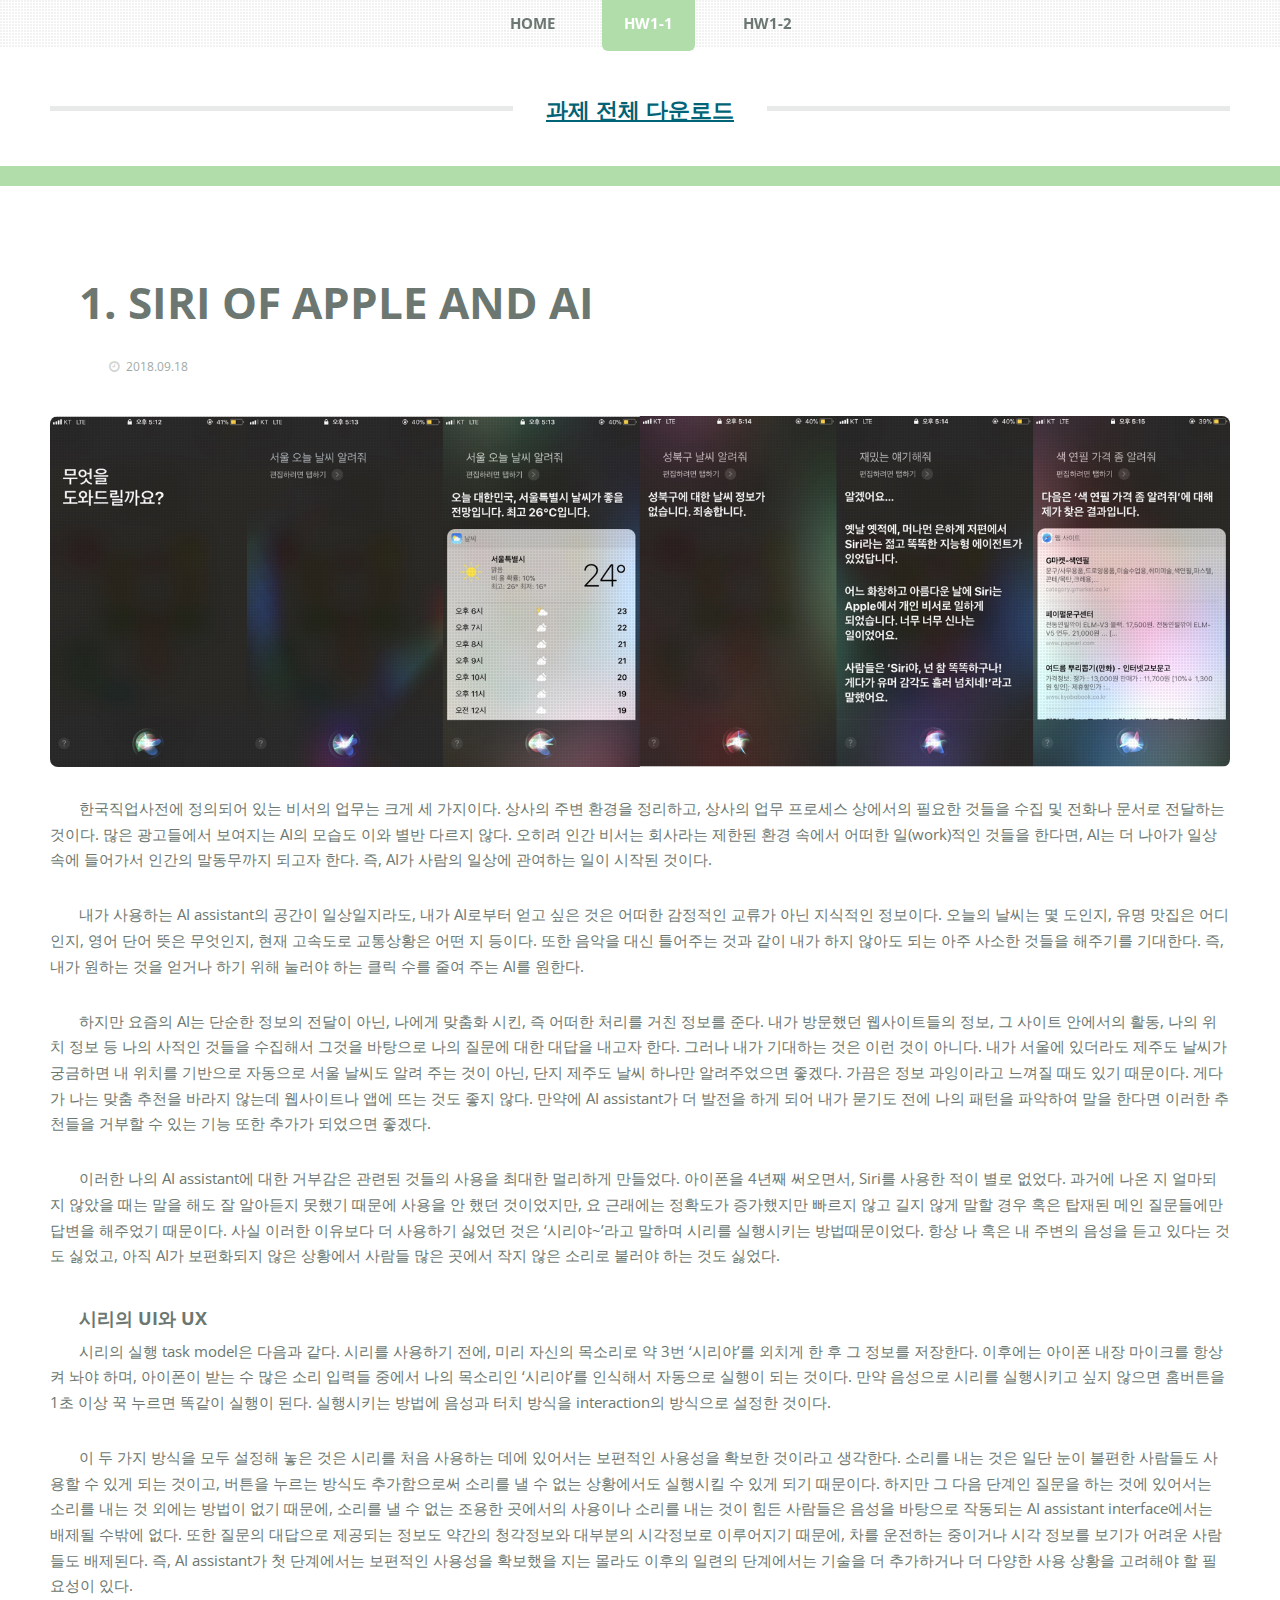
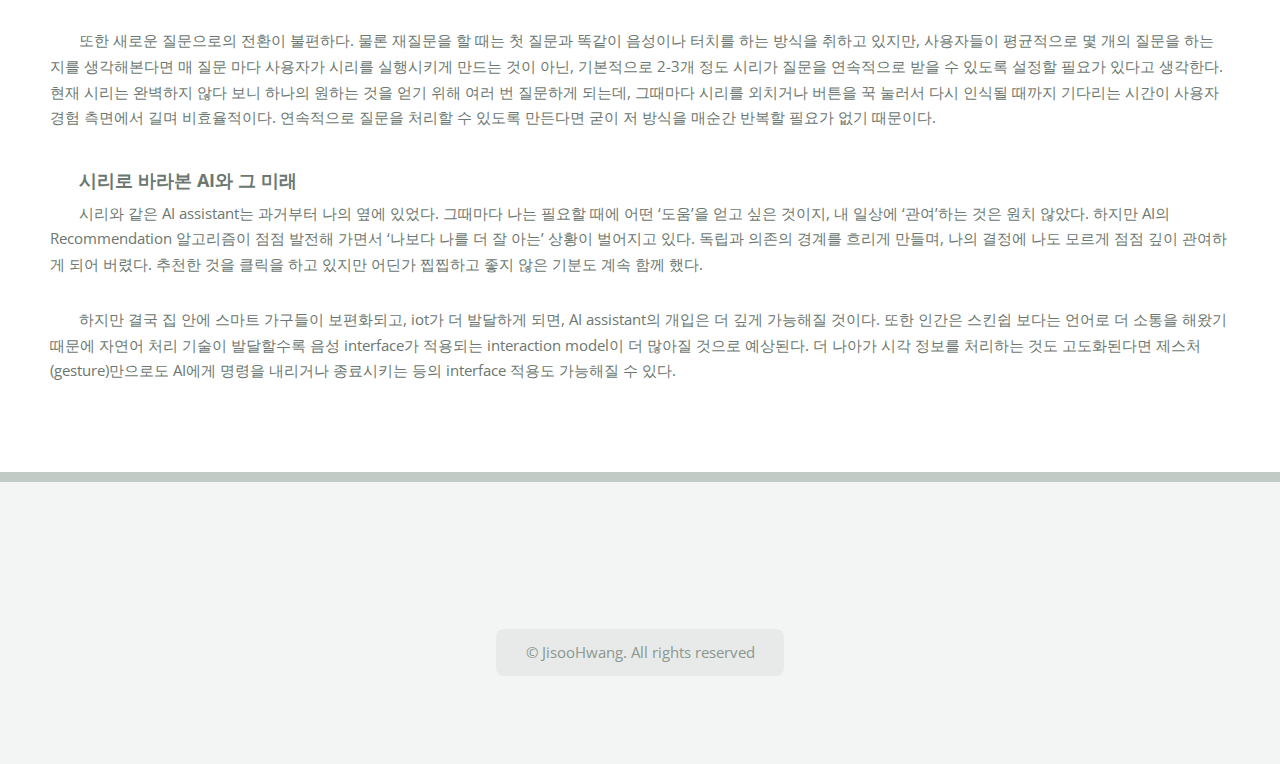
==== hci_hw/hw1_1.html @ dfcb401d "hw1" ====
<!DOCTYPE HTML>
<!--
	TXT by HTML5 UP
	html5up.net | @ajlkn
	Free for personal and commercial use under the CCA 3.0 license (html5up.net/license)
-->
<html>
	<head>
		<title>hw1-1</title>
		<meta charset="utf-8" />
		<meta name="viewport" content="width=device-width, initial-scale=1, user-scalable=no" />
		<link rel="stylesheet" href="assets/css/main.css" />
	</head>
	<body class="is-preload">
		<div id="page-wrapper">

			<header id="header">
				<div class="logo container">
					<div>
						<p><a href="HCI_hw1_JisooHwang.docx" download>과제 전체 다운로드</a></p>
					</div>
				</div>
			</header>

			<!-- Nav -->
			<nav id="nav">
				<ul>
					<li><a href="index.html">Home</a></li>
					<li class="current"><a href="hw1_1.html">hw1-1</a></li>
					<li><a href="hw1_2.html">hw1-2</a></li>
				</ul>
			</nav>

			<!-- Main -->
				<section id="main">
					<div class="container">
						<div class="row">
							<div class="col-12">
								<div class="content">

									<!-- Content -->

										<article class="box page-content">

											<header>
												<h2>1. Siri of Apple and AI</h2>

												<ul class="meta">
													<li class="icon fa-clock-o">2018.09.18</li>
												</ul>
											</header>

											<section>
												<span class="image featured"><img src="images/siri.png" alt="" /></span>
												<p>
												한국직업사전에 정의되어 있는 비서의 업무는 크게 세 가지이다.
												상사의 주변 환경을 정리하고, 상사의 업무 프로세스 상에서의 필요한 것들을 수집 및 전화나 문서로 전달하는 것이다.
												많은 광고들에서 보여지는 AI의 모습도 이와 별반 다르지 않다. 오히려 인간 비서는 회사라는 제한된 환경 속에서 어떠한 일(work)적인 것들을 한다면,
												 AI는 더 나아가 일상 속에 들어가서 인간의 말동무까지 되고자 한다. 즉, AI가 사람의 일상에 관여하는 일이 시작된 것이다.
												</p>
												<p>
												내가 사용하는 AI assistant의 공간이 일상일지라도, 내가 AI로부터 얻고 싶은 것은 어떠한 감정적인 교류가 아닌 지식적인 정보이다.
												오늘의 날씨는 몇 도인지, 유명 맛집은 어디인지, 영어 단어 뜻은 무엇인지, 현재 고속도로 교통상황은 어떤 지 등이다.
												또한 음악을 대신 틀어주는 것과 같이 내가 하지 않아도 되는 아주 사소한 것들을 해주기를 기대한다.
												즉, 내가 원하는 것을 얻거나 하기 위해 눌러야 하는 클릭 수를 줄여 주는 AI를 원한다.
												</p>
												<p>
												하지만 요즘의 AI는 단순한 정보의 전달이 아닌, 나에게 맞춤화 시킨, 즉 어떠한 처리를 거친 정보를 준다.
												내가 방문했던 웹사이트들의 정보, 그 사이트 안에서의 활동, 나의 위치 정보 등 나의 사적인 것들을 수집해서 그것을 바탕으로 나의 질문에 대한 대답을 내고자 한다.
												그러나 내가 기대하는 것은 이런 것이 아니다. 내가 서울에 있더라도 제주도 날씨가 궁금하면 내 위치를 기반으로 자동으로 서울 날씨도 알려 주는 것이 아닌,
												단지 제주도 날씨 하나만 알려주었으면 좋겠다. 가끔은 정보 과잉이라고 느껴질 때도 있기 때문이다.
												게다가 나는 맞춤 추천을 바라지 않는데 웹사이트나 앱에 뜨는 것도 좋지 않다. 만약에 AI assistant가 더 발전을 하게 되어 내가 묻기도 전에 나의 패턴을 파악하여
												말을 한다면 이러한 추천들을 거부할 수 있는 기능 또한 추가가 되었으면 좋겠다.
												</p>
												<p>
												이러한 나의 AI assistant에 대한 거부감은 관련된 것들의 사용을 최대한 멀리하게 만들었다.
												아이폰을 4년째 써오면서, Siri를 사용한 적이 별로 없었다. 과거에 나온 지 얼마되지 않았을 때는 말을 해도 잘 알아듣지 못했기 때문에
												사용을 안 했던 것이었지만, 요 근래에는 정확도가 증가했지만 빠르지 않고 길지 않게 말할 경우 혹은 탑재된 메인 질문들에만 답변을 해주었기 때문이다.
												사실 이러한 이유보다 더 사용하기 싫었던 것은 ‘시리야~’라고 말하며 시리를 실행시키는 방법때문이었다.
												항상 나 혹은 내 주변의 음성을 듣고 있다는 것도 싫었고, 아직 AI가 보편화되지 않은 상황에서 사람들 많은 곳에서
												작지 않은 소리로 불러야 하는 것도 싫었다.
												</p>
											</section>

											<section>
												<h3>시리의 UI와 UX</h3>
												<p>
													시리의 실행 task model은 다음과 같다. 시리를 사용하기 전에, 미리 자신의 목소리로 약 3번 ‘시리야’를 외치게 한 후 그 정보를 저장한다.
													이후에는 아이폰 내장 마이크를 항상 켜 놔야 하며, 아이폰이 받는 수 많은 소리 입력들 중에서 나의 목소리인 ‘시리야’를 인식해서
													자동으로 실행이 되는 것이다. 만약 음성으로 시리를 실행시키고 싶지 않으면 홈버튼을 1초 이상 꾹 누르면 똑같이 실행이 된다.
													 실행시키는 방법에 음성과 터치 방식을 interaction의 방식으로 설정한 것이다.
												</p>
												<p>
												이 두 가지 방식을 모두 설정해 놓은 것은 시리를 처음 사용하는 데에 있어서는 보편적인 사용성을 확보한 것이라고 생각한다.
												소리를 내는 것은 일단 눈이 불편한 사람들도 사용할 수 있게 되는 것이고, 버튼을 누르는 방식도 추가함으로써
												소리를 낼 수 없는 상황에서도 실행시킬 수 있게 되기 때문이다. 하지만 그 다음 단계인 질문을 하는 것에 있어서는 소리를 내는 것 외에는 방법이 없기 때문에,
												 소리를 낼 수 없는 조용한 곳에서의 사용이나 소리를 내는 것이 힘든 사람들은 음성을 바탕으로 작동되는 AI assistant interface에서는 배제될 수밖에 없다.
												 또한 질문의 대답으로 제공되는 정보도 약간의 청각정보와 대부분의 시각정보로 이루어지기 때문에, 차를 운전하는 중이거나 시각 정보를 보기가 어려운 사람들도 배제된다.
												 즉, AI assistant가 첫 단계에서는 보편적인 사용성을 확보했을 지는 몰라도 이후의 일련의 단계에서는 기술을 더 추가하거나 더 다양한 사용 상황을 고려해야 할 필요성이 있다.
												</p>
												<p>
												또한 새로운 질문으로의 전환이 불편하다. 물론 재질문을 할 때는 첫 질문과 똑같이 음성이나 터치를 하는 방식을 취하고 있지만,
												사용자들이 평균적으로 몇 개의 질문을 하는 지를 생각해본다면 매 질문 마다 사용자가 시리를 실행시키게 만드는 것이 아닌,
												기본적으로 2-3개 정도 시리가 질문을 연속적으로 받을 수 있도록 설정할 필요가 있다고 생각한다.
												현재 시리는 완벽하지 않다 보니 하나의 원하는 것을 얻기 위해 여러 번 질문하게 되는데,
												그때마다 시리를 외치거나 버튼을 꾹 눌러서 다시 인식될 때까지 기다리는 시간이 사용자 경험 측면에서 길며 비효율적이다.
												연속적으로 질문을 처리할 수 있도록 만든다면 굳이 저 방식을 매순간 반복할 필요가 없기 때문이다.
												</p>
											</section>

											<section>
												<h3>시리로 바라본 AI와 그 미래</h3>
												<p>
												시리와 같은 AI assistant는 과거부터 나의 옆에 있었다. 그때마다 나는 필요할 때에 어떤 ‘도움’을 얻고 싶은 것이지, 내 일상에 ‘관여’하는 것은 원치 않았다.
												하지만 AI의 Recommendation 알고리즘이 점점 발전해 가면서 ‘나보다 나를 더 잘 아는’ 상황이 벌어지고 있다. 독립과 의존의 경계를 흐리게 만들며,
												나의 결정에 나도 모르게 점점 깊이 관여하게 되어 버렸다. 추천한 것을 클릭을 하고 있지만 어딘가 찝찝하고 좋지 않은 기분도 계속 함께 했다.
												</p>
												<p>
												하지만 결국 집 안에 스마트 가구들이 보편화되고, iot가 더 발달하게 되면, AI assistant의 개입은 더 깊게 가능해질 것이다.
												 또한 인간은 스킨쉽 보다는 언어로 더 소통을 해왔기 때문에 자연어 처리 기술이 발달할수록 음성 interface가 적용되는 interaction model이 더 많아질 것으로 예상된다.
												 더 나아가 시각 정보를 처리하는 것도 고도화된다면 제스처(gesture)만으로도 AI에게 명령을 내리거나 종료시키는 등의 interface 적용도 가능해질 수 있다.
												</p>
											</section>

										</article>

								</div>
							</div>

						</div>
					</div>
				</section>

			<!-- Footer -->
				<footer id="footer">
					<div class="container">


						<!-- Copyright -->
							<div id="copyright">
								<ul class="menu">
									<li>&copy; JisooHwang. All rights reserved</li>
							</div>

					</div>
				</footer>

		</div>

		<!-- Scripts -->
			<script src="assets/js/jquery.min.js"></script>
			<script src="assets/js/jquery.dropotron.min.js"></script>
			<script src="assets/js/jquery.scrolly.min.js"></script>
			<script src="assets/js/browser.min.js"></script>
			<script src="assets/js/breakpoints.min.js"></script>
			<script src="assets/js/util.js"></script>
			<script src="assets/js/main.js"></script>

	</body>
</html>
---- hci_hw/assets/css/main.css ----
@import url("font-awesome.min.css");
@import url("https://fonts.googleapis.com/css?family=Open+Sans:400,400italic,700,700italic|Open+Sans+Condensed:700");

/*
	TXT by HTML5 UP
	html5up.net | @ajlkn
	Free for personal and commercial use under the CCA 3.0 license (html5up.net/license)
*/

html, body, div, span, applet, object,
iframe, h1, h2, h3, h4, h5, h6, p, blockquote,
pre, a, abbr, acronym, address, big, cite,
code, del, dfn, em, img, ins, kbd, q, s, samp,
small, strike, strong, sub, sup, tt, var, b,
u, i, center, dl, dt, dd, ol, ul, li, fieldset,
form, label, legend, table, caption, tbody,
tfoot, thead, tr, th, td, article, aside,
canvas, details, embed, figure, figcaption,
footer, header, hgroup, menu, nav, output, ruby,
section, summary, time, mark, audio, video {
	margin: 0;
	padding: 0;
	border: 0;
	font-size: 100%;
	font: inherit;
	vertical-align: baseline;}

article, aside, details, figcaption, figure,
footer, header, hgroup, menu, nav, section {
	display: block;}

body {
	line-height: 1;
}

ol, ul {
	list-style: none;
}

blockquote, q {
	quotes: none;
}

	blockquote:before, blockquote:after, q:before, q:after {
		content: '';
		content: none;
	}

table {
	border-collapse: collapse;
	border-spacing: 0;
}

body {
	-webkit-text-size-adjust: none;
}

mark {
	background-color: transparent;
	color: inherit;
}

input::-moz-focus-inner {
	border: 0;
	padding: 0;
}

input, select, textarea {
	-moz-appearance: none;
	-webkit-appearance: none;
	-ms-appearance: none;
	appearance: none;
}

/* Basic */

	html {
		box-sizing: border-box;
	}

	*, *:before, *:after {
		box-sizing: inherit;
	}

	body {
		background: #f2f5f3;
	}

		body.is-preload *, body.is-preload *:before, body.is-preload *:after {
			-moz-animation: none !important;
			-webkit-animation: none !important;
			-ms-animation: none !important;
			animation: none !important;
			-moz-transition: none !important;
			-webkit-transition: none !important;
			-ms-transition: none !important;
			transition: none !important;
		}

	body, input, textarea, select {
		font-family: 'Open Sans', sans-serif;
		font-weight: 400;
		color: #6b7770;
		font-size: 13pt;
		line-height: 2em;
	}

	h1, h2, h3, h4, h5, h6 {
		font-family: 'Open Sans Condensed', sans-serif;
		font-weight: 700;
		text-transform: uppercase;
		color: #6b7770;
		margin: 0 0 0.5em 0;
		line-height: 1.3;
	}

	h1 a, h2 a, h3 a, h4 a, h5 a, h6 a {
		text-decoration: none;
		color: inherit;
	}

	h2 {
		font-size: 1.65em;
	}

		h2.major {
			position: relative;
			border-top: solid 5px #e7eae8;
			font-size: 1.65em;
			text-align: center;
			margin: 0 0 3em 0;
			top: 0.775em;
		}

			h2.major span {
				background: #fff;
				position: relative;
				display: inline-block;
				top: -0.775em;
				padding: 0 1.25em 0 1.25em;
			}

	h3, h4 {
		font-size: 1.25em;
	}

	a {
		color: #006376;
		text-decoration: underline;
	}

		a:hover {
			text-decoration: none;
		}

	b, strong {
		font-weight: 700;
		color: #6b7770;
	}

	i, em {
		font-style: italic;
	}

	br.clear {
		clear: both;
	}

	sub {
		position: relative;
		top: 0.5em;
		font-size: 0.8em;
	}

	sup {
		position: relative;
		top: -0.5em;
		font-size: 0.8em;
	}

	hr {
		border: 0;
		border-top: solid 2px #E7EAE8;
		margin: 0 0 3em 0;
	}

	blockquote {
		border-left: solid 5px #E7EAE8;
		padding: 1em 0 1em 1.5em;
		font-style: italic;
	}

	p, ul, ol, dl, table {
		margin-bottom: 2em;
	}

/* Section/Article */

	section, article {
		margin-bottom: 2.5em;
		text-indent: 2em;
	}

		section > :last-child, section:last-child, article > :last-child, article:last-child {
			margin-bottom: 0;
		}

	header > p {
		display: block;
		font-family: 'Open Sans Condensed', sans-serif;
		font-weight: 700;
		text-transform: uppercase;
		color: #c1cac5;
	}

/* Container */

	.container {
		margin: 0 auto;
		max-width: 100%;
		width: 64em;
	}

		@media screen and (max-width: 1680px) {

			.container {
				width: 75em;
			}

		}

		@media screen and (max-width: 1280px) {

			.container {
				width: calc(100% - 100px);
			}

		}

		@media screen and (max-width: 980px) {

			.container {
				width: calc(100% - 100px);
			}

		}

		@media screen and (max-width: 736px) {

			.container {
				width: calc(100% - 40px);
			}

		}

		@media screen and (max-width: 360px) {

			.container {
				width: calc(100% - 30px);
			}

		}

/* Row */

	.row {
		display: flex;
		flex-wrap: wrap;
		box-sizing: border-box;
		align-items: stretch;
	}

		.row > * {
			box-sizing: border-box;
		}

		.row.gtr-uniform > * > :last-child {
			margin-bottom: 0;
		}

		.row.aln-left {
			justify-content: flex-start;
		}

		.row.aln-center {
			justify-content: center;
		}

		.row.aln-right {
			justify-content: flex-end;
		}

		.row.aln-top {
			align-items: flex-start;
		}

		.row.aln-middle {
			align-items: center;
		}

		.row.aln-bottom {
			align-items: flex-end;
		}

		.row > .imp {
			order: -1;
		}

		.row > .col-1 {
			width: 8.3333333333%;
		}

		.row > .off-1 {
			margin-left: 8.3333333333%;
		}

		.row > .col-2 {
			width: 16.6666666667%;
		}

		.row > .off-2 {
			margin-left: 16.6666666667%;
		}

		.row > .col-3 {
			width: 25%;
		}

		.row > .off-3 {
			margin-left: 25%;
		}

		.row > .col-4 {
			width: 33.3333333333%;
		}

		.row > .off-4 {
			margin-left: 33.3333333333%;
		}

		.row > .col-5 {
			width: 41.6666666667%;
		}

		.row > .off-5 {
			margin-left: 41.6666666667%;
		}

		.row > .col-6 {
			width: 50%;
		}

		.row > .off-6 {
			margin-left: 50%;
		}

		.row > .col-7 {
			width: 58.3333333333%;
		}

		.row > .off-7 {
			margin-left: 58.3333333333%;
		}

		.row > .col-8 {
			width: 66.6666666667%;
		}

		.row > .off-8 {
			margin-left: 66.6666666667%;
		}

		.row > .col-9 {
			width: 75%;
		}

		.row > .off-9 {
			margin-left: 75%;
		}

		.row > .col-10 {
			width: 83.3333333333%;
		}

		.row > .off-10 {
			margin-left: 83.3333333333%;
		}

		.row > .col-11 {
			width: 91.6666666667%;
		}

		.row > .off-11 {
			margin-left: 91.6666666667%;
		}

		.row > .col-12 {
			width: 100%;
		}

		.row > .off-12 {
			margin-left: 100%;
		}

		.row.gtr-0 {
			margin-top: 0px;
			margin-left: 0px;
		}

			.row.gtr-0 > * {
				padding: 0px 0 0 0px;
			}

			.row.gtr-0.gtr-uniform {
				margin-top: 0px;
			}

				.row.gtr-0.gtr-uniform > * {
					padding-top: 0px;
				}

		.row.gtr-25 {
			margin-top: -12.5px;
			margin-left: -12.5px;
		}

			.row.gtr-25 > * {
				padding: 12.5px 0 0 12.5px;
			}

			.row.gtr-25.gtr-uniform {
				margin-top: -12.5px;
			}

				.row.gtr-25.gtr-uniform > * {
					padding-top: 12.5px;
				}

		.row.gtr-50 {
			margin-top: -25px;
			margin-left: -25px;
		}

			.row.gtr-50 > * {
				padding: 25px 0 0 25px;
			}

			.row.gtr-50.gtr-uniform {
				margin-top: -25px;
			}

				.row.gtr-50.gtr-uniform > * {
					padding-top: 25px;
				}

		.row {
			margin-top: -50px;
			margin-left: -50px;
		}

			.row > * {
				padding: 50px 0 0 50px;
			}

			.row.gtr-uniform {
				margin-top: -50px;
			}

				.row.gtr-uniform > * {
					padding-top: 50px;
				}

		.row.gtr-150 {
			margin-top: -75px;
			margin-left: -75px;
		}

			.row.gtr-150 > * {
				padding: 75px 0 0 75px;
			}

			.row.gtr-150.gtr-uniform {
				margin-top: -75px;
			}

				.row.gtr-150.gtr-uniform > * {
					padding-top: 75px;
				}

		.row.gtr-200 {
			margin-top: -100px;
			margin-left: -100px;
		}

			.row.gtr-200 > * {
				padding: 100px 0 0 100px;
			}

			.row.gtr-200.gtr-uniform {
				margin-top: -100px;
			}

				.row.gtr-200.gtr-uniform > * {
					padding-top: 100px;
				}

		@media screen and (max-width: 1680px) {

			.row {
				display: flex;
				flex-wrap: wrap;
				box-sizing: border-box;
				align-items: stretch;
			}

				.row > * {
					box-sizing: border-box;
				}

				.row.gtr-uniform > * > :last-child {
					margin-bottom: 0;
				}

				.row.aln-left {
					justify-content: flex-start;
				}

				.row.aln-center {
					justify-content: center;
				}

				.row.aln-right {
					justify-content: flex-end;
				}

				.row.aln-top {
					align-items: flex-start;
				}

				.row.aln-middle {
					align-items: center;
				}

				.row.aln-bottom {
					align-items: flex-end;
				}

				.row > .imp-xlarge {
					order: -1;
				}

				.row > .col-1-xlarge {
					width: 8.3333333333%;
				}

				.row > .off-1-xlarge {
					margin-left: 8.3333333333%;
				}

				.row > .col-2-xlarge {
					width: 16.6666666667%;
				}

				.row > .off-2-xlarge {
					margin-left: 16.6666666667%;
				}

				.row > .col-3-xlarge {
					width: 25%;
				}

				.row > .off-3-xlarge {
					margin-left: 25%;
				}

				.row > .col-4-xlarge {
					width: 33.3333333333%;
				}

				.row > .off-4-xlarge {
					margin-left: 33.3333333333%;
				}

				.row > .col-5-xlarge {
					width: 41.6666666667%;
				}

				.row > .off-5-xlarge {
					margin-left: 41.6666666667%;
				}

				.row > .col-6-xlarge {
					width: 50%;
				}

				.row > .off-6-xlarge {
					margin-left: 50%;
				}

				.row > .col-7-xlarge {
					width: 58.3333333333%;
				}

				.row > .off-7-xlarge {
					margin-left: 58.3333333333%;
				}

				.row > .col-8-xlarge {
					width: 66.6666666667%;
				}

				.row > .off-8-xlarge {
					margin-left: 66.6666666667%;
				}

				.row > .col-9-xlarge {
					width: 75%;
				}

				.row > .off-9-xlarge {
					margin-left: 75%;
				}

				.row > .col-10-xlarge {
					width: 83.3333333333%;
				}

				.row > .off-10-xlarge {
					margin-left: 83.3333333333%;
				}

				.row > .col-11-xlarge {
					width: 91.6666666667%;
				}

				.row > .off-11-xlarge {
					margin-left: 91.6666666667%;
				}

				.row > .col-12-xlarge {
					width: 100%;
				}

				.row > .off-12-xlarge {
					margin-left: 100%;
				}

				.row.gtr-0 {
					margin-top: 0px;
					margin-left: 0px;
				}

					.row.gtr-0 > * {
						padding: 0px 0 0 0px;
					}

					.row.gtr-0.gtr-uniform {
						margin-top: 0px;
					}

						.row.gtr-0.gtr-uniform > * {
							padding-top: 0px;
						}

				.row.gtr-25 {
					margin-top: -12.5px;
					margin-left: -12.5px;
				}

					.row.gtr-25 > * {
						padding: 12.5px 0 0 12.5px;
					}

					.row.gtr-25.gtr-uniform {
						margin-top: -12.5px;
					}

						.row.gtr-25.gtr-uniform > * {
							padding-top: 12.5px;
						}

				.row.gtr-50 {
					margin-top: -25px;
					margin-left: -25px;
				}

					.row.gtr-50 > * {
						padding: 25px 0 0 25px;
					}

					.row.gtr-50.gtr-uniform {
						margin-top: -25px;
					}

						.row.gtr-50.gtr-uniform > * {
							padding-top: 25px;
						}

				.row {
					margin-top: -50px;
					margin-left: -50px;
				}

					.row > * {
						padding: 50px 0 0 50px;
					}

					.row.gtr-uniform {
						margin-top: -50px;
					}

						.row.gtr-uniform > * {
							padding-top: 50px;
						}

				.row.gtr-150 {
					margin-top: -75px;
					margin-left: -75px;
				}

					.row.gtr-150 > * {
						padding: 75px 0 0 75px;
					}

					.row.gtr-150.gtr-uniform {
						margin-top: -75px;
					}

						.row.gtr-150.gtr-uniform > * {
							padding-top: 75px;
						}

				.row.gtr-200 {
					margin-top: -100px;
					margin-left: -100px;
				}

					.row.gtr-200 > * {
						padding: 100px 0 0 100px;
					}

					.row.gtr-200.gtr-uniform {
						margin-top: -100px;
					}

						.row.gtr-200.gtr-uniform > * {
							padding-top: 100px;
						}

		}

		@media screen and (max-width: 1280px) {

			.row {
				display: flex;
				flex-wrap: wrap;
				box-sizing: border-box;
				align-items: stretch;
			}

				.row > * {
					box-sizing: border-box;
				}

				.row.gtr-uniform > * > :last-child {
					margin-bottom: 0;
				}

				.row.aln-left {
					justify-content: flex-start;
				}

				.row.aln-center {
					justify-content: center;
				}

				.row.aln-right {
					justify-content: flex-end;
				}

				.row.aln-top {
					align-items: flex-start;
				}

				.row.aln-middle {
					align-items: center;
				}

				.row.aln-bottom {
					align-items: flex-end;
				}

				.row > .imp-large {
					order: -1;
				}

				.row > .col-1-large {
					width: 8.3333333333%;
				}

				.row > .off-1-large {
					margin-left: 8.3333333333%;
				}

				.row > .col-2-large {
					width: 16.6666666667%;
				}

				.row > .off-2-large {
					margin-left: 16.6666666667%;
				}

				.row > .col-3-large {
					width: 25%;
				}

				.row > .off-3-large {
					margin-left: 25%;
				}

				.row > .col-4-large {
					width: 33.3333333333%;
				}

				.row > .off-4-large {
					margin-left: 33.3333333333%;
				}

				.row > .col-5-large {
					width: 41.6666666667%;
				}

				.row > .off-5-large {
					margin-left: 41.6666666667%;
				}

				.row > .col-6-large {
					width: 50%;
				}

				.row > .off-6-large {
					margin-left: 50%;
				}

				.row > .col-7-large {
					width: 58.3333333333%;
				}

				.row > .off-7-large {
					margin-left: 58.3333333333%;
				}

				.row > .col-8-large {
					width: 66.6666666667%;
				}

				.row > .off-8-large {
					margin-left: 66.6666666667%;
				}

				.row > .col-9-large {
					width: 75%;
				}

				.row > .off-9-large {
					margin-left: 75%;
				}

				.row > .col-10-large {
					width: 83.3333333333%;
				}

				.row > .off-10-large {
					margin-left: 83.3333333333%;
				}

				.row > .col-11-large {
					width: 91.6666666667%;
				}

				.row > .off-11-large {
					margin-left: 91.6666666667%;
				}

				.row > .col-12-large {
					width: 100%;
				}

				.row > .off-12-large {
					margin-left: 100%;
				}

				.row.gtr-0 {
					margin-top: 0px;
					margin-left: 0px;
				}

					.row.gtr-0 > * {
						padding: 0px 0 0 0px;
					}

					.row.gtr-0.gtr-uniform {
						margin-top: 0px;
					}

						.row.gtr-0.gtr-uniform > * {
							padding-top: 0px;
						}

				.row.gtr-25 {
					margin-top: -10px;
					margin-left: -10px;
				}

					.row.gtr-25 > * {
						padding: 10px 0 0 10px;
					}

					.row.gtr-25.gtr-uniform {
						margin-top: -10px;
					}

						.row.gtr-25.gtr-uniform > * {
							padding-top: 10px;
						}

				.row.gtr-50 {
					margin-top: -20px;
					margin-left: -20px;
				}

					.row.gtr-50 > * {
						padding: 20px 0 0 20px;
					}

					.row.gtr-50.gtr-uniform {
						margin-top: -20px;
					}

						.row.gtr-50.gtr-uniform > * {
							padding-top: 20px;
						}

				.row {
					margin-top: -40px;
					margin-left: -40px;
				}

					.row > * {
						padding: 40px 0 0 40px;
					}

					.row.gtr-uniform {
						margin-top: -40px;
					}

						.row.gtr-uniform > * {
							padding-top: 40px;
						}

				.row.gtr-150 {
					margin-top: -60px;
					margin-left: -60px;
				}

					.row.gtr-150 > * {
						padding: 60px 0 0 60px;
					}

					.row.gtr-150.gtr-uniform {
						margin-top: -60px;
					}

						.row.gtr-150.gtr-uniform > * {
							padding-top: 60px;
						}

				.row.gtr-200 {
					margin-top: -80px;
					margin-left: -80px;
				}

					.row.gtr-200 > * {
						padding: 80px 0 0 80px;
					}

					.row.gtr-200.gtr-uniform {
						margin-top: -80px;
					}

						.row.gtr-200.gtr-uniform > * {
							padding-top: 80px;
						}

		}

		@media screen and (max-width: 980px) {

			.row {
				display: flex;
				flex-wrap: wrap;
				box-sizing: border-box;
				align-items: stretch;
			}

				.row > * {
					box-sizing: border-box;
				}

				.row.gtr-uniform > * > :last-child {
					margin-bottom: 0;
				}

				.row.aln-left {
					justify-content: flex-start;
				}

				.row.aln-center {
					justify-content: center;
				}

				.row.aln-right {
					justify-content: flex-end;
				}

				.row.aln-top {
					align-items: flex-start;
				}

				.row.aln-middle {
					align-items: center;
				}

				.row.aln-bottom {
					align-items: flex-end;
				}

				.row > .imp-medium {
					order: -1;
				}

				.row > .col-1-medium {
					width: 8.3333333333%;
				}

				.row > .off-1-medium {
					margin-left: 8.3333333333%;
				}

				.row > .col-2-medium {
					width: 16.6666666667%;
				}

				.row > .off-2-medium {
					margin-left: 16.6666666667%;
				}

				.row > .col-3-medium {
					width: 25%;
				}

				.row > .off-3-medium {
					margin-left: 25%;
				}

				.row > .col-4-medium {
					width: 33.3333333333%;
				}

				.row > .off-4-medium {
					margin-left: 33.3333333333%;
				}

				.row > .col-5-medium {
					width: 41.6666666667%;
				}

				.row > .off-5-medium {
					margin-left: 41.6666666667%;
				}

				.row > .col-6-medium {
					width: 50%;
				}

				.row > .off-6-medium {
					margin-left: 50%;
				}

				.row > .col-7-medium {
					width: 58.3333333333%;
				}

				.row > .off-7-medium {
					margin-left: 58.3333333333%;
				}

				.row > .col-8-medium {
					width: 66.6666666667%;
				}

				.row > .off-8-medium {
					margin-left: 66.6666666667%;
				}

				.row > .col-9-medium {
					width: 75%;
				}

				.row > .off-9-medium {
					margin-left: 75%;
				}

				.row > .col-10-medium {
					width: 83.3333333333%;
				}

				.row > .off-10-medium {
					margin-left: 83.3333333333%;
				}

				.row > .col-11-medium {
					width: 91.6666666667%;
				}

				.row > .off-11-medium {
					margin-left: 91.6666666667%;
				}

				.row > .col-12-medium {
					width: 100%;
				}

				.row > .off-12-medium {
					margin-left: 100%;
				}

				.row.gtr-0 {
					margin-top: 0px;
					margin-left: 0px;
				}

					.row.gtr-0 > * {
						padding: 0px 0 0 0px;
					}

					.row.gtr-0.gtr-uniform {
						margin-top: 0px;
					}

						.row.gtr-0.gtr-uniform > * {
							padding-top: 0px;
						}

				.row.gtr-25 {
					margin-top: -12.5px;
					margin-left: -12.5px;
				}

					.row.gtr-25 > * {
						padding: 12.5px 0 0 12.5px;
					}

					.row.gtr-25.gtr-uniform {
						margin-top: -12.5px;
					}

						.row.gtr-25.gtr-uniform > * {
							padding-top: 12.5px;
						}

				.row.gtr-50 {
					margin-top: -25px;
					margin-left: -25px;
				}

					.row.gtr-50 > * {
						padding: 25px 0 0 25px;
					}

					.row.gtr-50.gtr-uniform {
						margin-top: -25px;
					}

						.row.gtr-50.gtr-uniform > * {
							padding-top: 25px;
						}

				.row {
					margin-top: -50px;
					margin-left: -50px;
				}

					.row > * {
						padding: 50px 0 0 50px;
					}

					.row.gtr-uniform {
						margin-top: -50px;
					}

						.row.gtr-uniform > * {
							padding-top: 50px;
						}

				.row.gtr-150 {
					margin-top: -75px;
					margin-left: -75px;
				}

					.row.gtr-150 > * {
						padding: 75px 0 0 75px;
					}

					.row.gtr-150.gtr-uniform {
						margin-top: -75px;
					}

						.row.gtr-150.gtr-uniform > * {
							padding-top: 75px;
						}

				.row.gtr-200 {
					margin-top: -100px;
					margin-left: -100px;
				}

					.row.gtr-200 > * {
						padding: 100px 0 0 100px;
					}

					.row.gtr-200.gtr-uniform {
						margin-top: -100px;
					}

						.row.gtr-200.gtr-uniform > * {
							padding-top: 100px;
						}

		}

		@media screen and (max-width: 736px) {

			.row {
				display: flex;
				flex-wrap: wrap;
				box-sizing: border-box;
				align-items: stretch;
			}

				.row > * {
					box-sizing: border-box;
				}

				.row.gtr-uniform > * > :last-child {
					margin-bottom: 0;
				}

				.row.aln-left {
					justify-content: flex-start;
				}

				.row.aln-center {
					justify-content: center;
				}

				.row.aln-right {
					justify-content: flex-end;
				}

				.row.aln-top {
					align-items: flex-start;
				}

				.row.aln-middle {
					align-items: center;
				}

				.row.aln-bottom {
					align-items: flex-end;
				}

				.row > .imp-small {
					order: -1;
				}

				.row > .col-1-small {
					width: 8.3333333333%;
				}

				.row > .off-1-small {
					margin-left: 8.3333333333%;
				}

				.row > .col-2-small {
					width: 16.6666666667%;
				}

				.row > .off-2-small {
					margin-left: 16.6666666667%;
				}

				.row > .col-3-small {
					width: 25%;
				}

				.row > .off-3-small {
					margin-left: 25%;
				}

				.row > .col-4-small {
					width: 33.3333333333%;
				}

				.row > .off-4-small {
					margin-left: 33.3333333333%;
				}

				.row > .col-5-small {
					width: 41.6666666667%;
				}

				.row > .off-5-small {
					margin-left: 41.6666666667%;
				}

				.row > .col-6-small {
					width: 50%;
				}

				.row > .off-6-small {
					margin-left: 50%;
				}

				.row > .col-7-small {
					width: 58.3333333333%;
				}

				.row > .off-7-small {
					margin-left: 58.3333333333%;
				}

				.row > .col-8-small {
					width: 66.6666666667%;
				}

				.row > .off-8-small {
					margin-left: 66.6666666667%;
				}

				.row > .col-9-small {
					width: 75%;
				}

				.row > .off-9-small {
					margin-left: 75%;
				}

				.row > .col-10-small {
					width: 83.3333333333%;
				}

				.row > .off-10-small {
					margin-left: 83.3333333333%;
				}

				.row > .col-11-small {
					width: 91.6666666667%;
				}

				.row > .off-11-small {
					margin-left: 91.6666666667%;
				}

				.row > .col-12-small {
					width: 100%;
				}

				.row > .off-12-small {
					margin-left: 100%;
				}

				.row.gtr-0 {
					margin-top: 0px;
					margin-left: 0px;
				}

					.row.gtr-0 > * {
						padding: 0px 0 0 0px;
					}

					.row.gtr-0.gtr-uniform {
						margin-top: 0px;
					}

						.row.gtr-0.gtr-uniform > * {
							padding-top: 0px;
						}

				.row.gtr-25 {
					margin-top: -5px;
					margin-left: -5px;
				}

					.row.gtr-25 > * {
						padding: 5px 0 0 5px;
					}

					.row.gtr-25.gtr-uniform {
						margin-top: -5px;
					}

						.row.gtr-25.gtr-uniform > * {
							padding-top: 5px;
						}

				.row.gtr-50 {
					margin-top: -10px;
					margin-left: -10px;
				}

					.row.gtr-50 > * {
						padding: 10px 0 0 10px;
					}

					.row.gtr-50.gtr-uniform {
						margin-top: -10px;
					}

						.row.gtr-50.gtr-uniform > * {
							padding-top: 10px;
						}

				.row {
					margin-top: -20px;
					margin-left: -20px;
				}

					.row > * {
						padding: 20px 0 0 20px;
					}

					.row.gtr-uniform {
						margin-top: -20px;
					}

						.row.gtr-uniform > * {
							padding-top: 20px;
						}

				.row.gtr-150 {
					margin-top: -30px;
					margin-left: -30px;
				}

					.row.gtr-150 > * {
						padding: 30px 0 0 30px;
					}

					.row.gtr-150.gtr-uniform {
						margin-top: -30px;
					}

						.row.gtr-150.gtr-uniform > * {
							padding-top: 30px;
						}

				.row.gtr-200 {
					margin-top: -40px;
					margin-left: -40px;
				}

					.row.gtr-200 > * {
						padding: 40px 0 0 40px;
					}

					.row.gtr-200.gtr-uniform {
						margin-top: -40px;
					}

						.row.gtr-200.gtr-uniform > * {
							padding-top: 40px;
						}

		}

		@media screen and (max-width: 360px) {

			.row {
				display: flex;
				flex-wrap: wrap;
				box-sizing: border-box;
				align-items: stretch;
			}

				.row > * {
					box-sizing: border-box;
				}

				.row.gtr-uniform > * > :last-child {
					margin-bottom: 0;
				}

				.row.aln-left {
					justify-content: flex-start;
				}

				.row.aln-center {
					justify-content: center;
				}

				.row.aln-right {
					justify-content: flex-end;
				}

				.row.aln-top {
					align-items: flex-start;
				}

				.row.aln-middle {
					align-items: center;
				}

				.row.aln-bottom {
					align-items: flex-end;
				}

				.row > .imp-xsmall {
					order: -1;
				}

				.row > .col-1-xsmall {
					width: 8.3333333333%;
				}

				.row > .off-1-xsmall {
					margin-left: 8.3333333333%;
				}

				.row > .col-2-xsmall {
					width: 16.6666666667%;
				}

				.row > .off-2-xsmall {
					margin-left: 16.6666666667%;
				}

				.row > .col-3-xsmall {
					width: 25%;
				}

				.row > .off-3-xsmall {
					margin-left: 25%;
				}

				.row > .col-4-xsmall {
					width: 33.3333333333%;
				}

				.row > .off-4-xsmall {
					margin-left: 33.3333333333%;
				}

				.row > .col-5-xsmall {
					width: 41.6666666667%;
				}

				.row > .off-5-xsmall {
					margin-left: 41.6666666667%;
				}

				.row > .col-6-xsmall {
					width: 50%;
				}

				.row > .off-6-xsmall {
					margin-left: 50%;
				}

				.row > .col-7-xsmall {
					width: 58.3333333333%;
				}

				.row > .off-7-xsmall {
					margin-left: 58.3333333333%;
				}

				.row > .col-8-xsmall {
					width: 66.6666666667%;
				}

				.row > .off-8-xsmall {
					margin-left: 66.6666666667%;
				}

				.row > .col-9-xsmall {
					width: 75%;
				}

				.row > .off-9-xsmall {
					margin-left: 75%;
				}

				.row > .col-10-xsmall {
					width: 83.3333333333%;
				}

				.row > .off-10-xsmall {
					margin-left: 83.3333333333%;
				}

				.row > .col-11-xsmall {
					width: 91.6666666667%;
				}

				.row > .off-11-xsmall {
					margin-left: 91.6666666667%;
				}

				.row > .col-12-xsmall {
					width: 100%;
				}

				.row > .off-12-xsmall {
					margin-left: 100%;
				}

				.row.gtr-0 {
					margin-top: 0px;
					margin-left: 0px;
				}

					.row.gtr-0 > * {
						padding: 0px 0 0 0px;
					}

					.row.gtr-0.gtr-uniform {
						margin-top: 0px;
					}

						.row.gtr-0.gtr-uniform > * {
							padding-top: 0px;
						}

				.row.gtr-25 {
					margin-top: -3.75px;
					margin-left: -3.75px;
				}

					.row.gtr-25 > * {
						padding: 3.75px 0 0 3.75px;
					}

					.row.gtr-25.gtr-uniform {
						margin-top: -3.75px;
					}

						.row.gtr-25.gtr-uniform > * {
							padding-top: 3.75px;
						}

				.row.gtr-50 {
					margin-top: -7.5px;
					margin-left: -7.5px;
				}

					.row.gtr-50 > * {
						padding: 7.5px 0 0 7.5px;
					}

					.row.gtr-50.gtr-uniform {
						margin-top: -7.5px;
					}

						.row.gtr-50.gtr-uniform > * {
							padding-top: 7.5px;
						}

				.row {
					margin-top: -15px;
					margin-left: -15px;
				}

					.row > * {
						padding: 15px 0 0 15px;
					}

					.row.gtr-uniform {
						margin-top: -15px;
					}

						.row.gtr-uniform > * {
							padding-top: 15px;
						}

				.row.gtr-150 {
					margin-top: -22.5px;
					margin-left: -22.5px;
				}

					.row.gtr-150 > * {
						padding: 22.5px 0 0 22.5px;
					}

					.row.gtr-150.gtr-uniform {
						margin-top: -22.5px;
					}

						.row.gtr-150.gtr-uniform > * {
							padding-top: 22.5px;
						}

				.row.gtr-200 {
					margin-top: -30px;
					margin-left: -30px;
				}

					.row.gtr-200 > * {
						padding: 30px 0 0 30px;
					}

					.row.gtr-200.gtr-uniform {
						margin-top: -30px;
					}

						.row.gtr-200.gtr-uniform > * {
							padding-top: 30px;
						}

		}

/* Image */

	.image {
		position: relative;
		display: inline-block;
		border-radius: 8px;
	}

		.image img {
			display: block;
			width: 100%;
			border-radius: 8px;
		}

		.image:before {
			content: '';
			position: absolute;
			left: 0;
			top: 0;
			width: 100%;
			height: 100%;
			background: url("images/overlay.png");
			border-radius: 8px;
		}

		.image.fit {
			display: block;
			width: 100%;
		}

		.image.featured {
			display: block;
			width: 100%;
			margin: 0 0 2em 0;
		}

		.image.left {
			float: left;
			margin: 0 2em 2em 0;
		}

		.image.centered {
			display: block;
			margin: 0 0 2em 0;
		}

			.image.centered img {
				margin: 0 auto;
				width: auto;
			}

/* Button */

	input[type="button"],
	input[type="submit"],
	input[type="reset"],
	button,
	.button {
		-webkit-appearance: none;
		display: inline-block;
		font-family: 'Open Sans Condensed', sans-serif;
		font-weight: 700;
		text-transform: uppercase;
		text-decoration: none;
		background: #b1ddab;
		color: #fff;
		border: 0;
		line-height: 1em;
		border-radius: 8px;
		outline: 0;
		cursor: pointer;
		-moz-transition: background-color .2s ease-in-out;
		-webkit-transition: background-color .2s ease-in-out;
		-o-transition: background-color .2s ease-in-out;
		-ms-transition: background-color .2s ease-in-out;
		transition: background-color .2s ease-in-out;
		font-size: 1.25em;
		padding: 0.85em 1.85em;
		text-align: center;
	}

		input[type="button"]:hover,
		input[type="submit"]:hover,
		input[type="reset"]:hover,
		button:hover,
		.button:hover {
			background: #c1edbb;
		}

		input[type="button"]:active,
		input[type="submit"]:active,
		input[type="reset"]:active,
		button:active,
		.button:active {
			background: #a1cd9b;
		}

		input[type="button"].alt,
		input[type="submit"].alt,
		input[type="reset"].alt,
		button.alt,
		.button.alt {
			background: #c1cac5;
		}

			input[type="button"].alt:hover,
			input[type="submit"].alt:hover,
			input[type="reset"].alt:hover,
			button.alt:hover,
			.button.alt:hover {
				background: #ccd5d0;
			}

			input[type="button"].alt:active,
			input[type="submit"].alt:active,
			input[type="reset"].alt:active,
			button.alt:active,
			.button.alt:active {
				background: #b1bab5;
			}

		input[type="button"].large,
		input[type="submit"].large,
		input[type="reset"].large,
		button.large,
		.button.large {
			font-size: 1.65em;
		}

/* List */

	ul {
		list-style: disc;
		padding-left: 1em;
	}

		ul li {
			padding-left: 0.5em;
		}

	ol {
		list-style: decimal;
		padding-left: 1.25em;
	}

		ol li {
			padding-left: 0.25em;
		}

/* Divided */

	ul.divided {
		list-style: none;
		padding-left: 0;
	}

		ul.divided > li {
			border-top: solid 2px #e7eae8;
			padding-top: 2.35em;
			margin-top: 2.35em;
			padding-left: 0;
		}

			ul.divided > li:first-child {
				border-top: 0;
				padding-top: 0;
				margin-top: 0;
			}

/* Actions */

	ul.actions {
		list-style: none;
		padding-left: 0;
		text-align: center;
		margin: 2em 0 0 0;
	}

		ul.actions li {
			display: inline-block;
			margin: 0 0 0 1em;
			padding-left: 0;
		}

			ul.actions li:first-child {
				margin-left: 0;
			}

/* Contact */

	ul.contact {
		list-style: none;
		padding-left: 0;
		cursor: default;
	}

		ul.contact li {
			-moz-transition: top .15s ease-in-out;
			-webkit-transition: top .15s ease-in-out;
			-ms-transition: top .15s ease-in-out;
			transition: top .15s ease-in-out;
			position: relative;
			display: inline-block;
			margin: 0 0.25em 0 0.25em;
			top: 0;
			padding-left: 0;
		}

			ul.contact li a {
				-moz-transition: background-color .2s ease-in-out;
				-webkit-transition: background-color .2s ease-in-out;
				-ms-transition: background-color .2s ease-in-out;
				transition: background-color .2s ease-in-out;
				display: block;
				position: relative;
				width: 48px;
				height: 48px;
				border-radius: 6px;
				outline: 0;
				background: #c1cac5;
				text-align: center;
			}

				ul.contact li a:before {
					color: #f2f5f3;
					font-size: 32px;
					line-height: 48px;
				}

			ul.contact li:hover {
				top: -5px;
			}

				ul.contact li:hover a.fa-facebook {
					background-color: #3C5A98;
				}

				ul.contact li:hover a.fa-twitter {
					background-color: #2DAAE4;
				}

				ul.contact li:hover a.fa-dribbble {
					background-color: #C4376B;
				}

				ul.contact li:hover a.fa-linkedin {
					background-color: #006599;
				}

				ul.contact li:hover a.fa-instagram {
					background-color: #2E5E86;
				}

				ul.contact li:hover a.fa-google-plus {
					background-color: #DA2713;
				}

			ul.contact li:active {
				top: 0;
			}

/* Special */

	ul.special {
		list-style: none;
		padding-left: 0;
		cursor: default;
		position: relative;
		margin: -2em 0 4em -2em;
	}

		ul.special li {
			-moz-transition: top .15s ease-in-out;
			-webkit-transition: top .15s ease-in-out;
			-ms-transition: top .15s ease-in-out;
			transition: top .15s ease-in-out;
			position: relative;
			display: inline-block;
			top: 0;
			padding: 2em 0 0 2em;
		}

			ul.special li a {
				display: block;
				outline: 0;
			}

				ul.special li a:before {
					-moz-transition: background-color .2s ease-in-out;
					-webkit-transition: background-color .2s ease-in-out;
					-ms-transition: background-color .2s ease-in-out;
					transition: background-color .2s ease-in-out;
					display: block;
					text-align: center;
					background: #c1cac5;
					border-radius: 100%;
					width: 2.25em;
					height: 2.25em;
					line-height: 2.175em;
					font-size: 5em;
					color: #fff;
				}

			ul.special li:hover {
				top: -1em;
			}

				ul.special li:hover a:before {
					background: #b9d2ce;
				}

/* Meta */

	ul.meta {
		font-size: 0.85em;
		color: #a1aaa5;
		list-style: none;
		padding-left: 0;
	}

		ul.meta li {
			position: relative;
			display: inline-block;
			margin-left: 1em;
			padding-left: 0;
		}

			ul.meta li a {
				color: inherit;
				outline: 0;
			}

			ul.meta li:first-child {
				margin-left: 0;
			}

			ul.meta li:before {
				opacity: 0.5;
				cursor: default;
				margin-right: 0.5em;
			}

/* Menu */

	ul.menu {
		list-style: none;
		padding-left: 0;
	}

		ul.menu li {
			border-left: solid 1px #E7EAE8;
			display: inline-block;
			padding: 0 0 0 0.75em;
			margin: 0 0 0 0.75em;
		}

			ul.menu li:first-child {
				border-left: 0;
				margin-left: 0;
				padding-left: 0;
			}

/* Forms */

	form label {
		display: block;
		margin: 0 0 1em 0;
		font-family: 'Open Sans Condensed', sans-serif;
		font-weight: 700;
		text-transform: uppercase;
		color: #6b7770;
	}

	form input[type="text"],
	form input[type="email"],
	form input[type="password"],
	form select,
	form textarea {
		-webkit-appearance: none;
		display: block;
		width: 100%;
		border-radius: 8px;
		border: solid 2px #E7EAE8;
	}

		form input[type="text"]:focus,
		form input[type="email"]:focus,
		form input[type="password"]:focus,
		form select:focus,
		form textarea:focus {
			border-color: #a1cd9b;
		}

	form input[type="text"],
	form input[type="email"],
	form input[type="password"],
	form select {
		line-height: 3em;
		padding: 0 1em;
	}

	form textarea {
		min-height: 9em;
		padding: 1em;
	}

	form ::-webkit-input-placeholder {
		color: #555 !important;
	}

	form :-moz-placeholder {
		color: #555 !important;
	}

	form ::-moz-placeholder {
		color: #555 !important;
	}

	form :-ms-input-placeholder {
		color: #555 !important;
	}

	form ::-moz-focus-inner {
		border: 0;
	}

/* Tables */

	table {
		width: 100%;
	}

		table.default {
			width: 100%;
		}

			table.default tr {
				border-top: solid 2px #E7EAE8;
			}

				table.default tr:first-child {
					border-top: 0;
				}

			table.default td {
				padding: 0.5em 1em 0.5em 1em;
			}

			table.default th {
				text-align: left;
				padding: 0.5em 1em 0.5em 1em;
				margin: 0 0 1em 0;
				font-family: 'Open Sans Condensed', sans-serif;
				font-weight: 700;
				text-transform: uppercase;
				color: #6b7770;
			}

			table.default thead {
				background: #E7EAE8;
				color: #fff;
			}

/* Box */

	.box.highlight {
		text-align: center;
	}

		.box.highlight h2 {
			font-size: 3em;
			margin: 0 0 0.25em 0;
		}

		.box.highlight header > p {
			font-size: 1.65em;
			margin: 0 0 1.5em 0;
		}

	.box.feature {
		text-align: center;
	}

	.box.post header {
		margin: 0 0 2.5em 0;
	}

	.box.post h3 {
		font-size: 3em;
		margin: 0 0 0.25em 0;
	}

	.box.post header > p {
		font-size: 1.65em;
		margin: 0 0 0.5em 0;
	}

	.box.post ul.meta {
		margin: 0 0 0.5em 0;
	}

	.box.post-summary h3 {
		line-height: 1em;
		margin: 0 0 0.75em 0;
	}

	.box.post-summary .meta {
		margin: 0;
		line-height: 1em;
	}

	.box.page-content header {
		margin: 0 0 2.5em 0;
	}

	.box.page-content h2 {
		font-size: 3em;
		margin: 0 0 0.5em 0;
	}

	.box.page-content header > p {
		font-size: 1.65em;
		margin: 0 0 0.5em 0;
	}

	.box.page-content ul.meta {
		margin: 0 0 0.5em 0;
	}

/* Icons */

	.icon {
		position: relative;
		text-decoration: none;
	}

		.icon:before {
			-moz-osx-font-smoothing: grayscale;
			-webkit-font-smoothing: antialiased;
			font-family: FontAwesome;
			font-style: normal;
			font-weight: normal;
			text-transform: none !important;
		}

		.icon > .label {
			display: none;
		}

/* Page Wrapper */

	#page-wrapper > section {
		margin-bottom: 0;
	}

/* Header */

	#header {
		text-align: center;
		font-size: 2em;
		font-family: 'Open Sans Condensed', sans-serif;
		font-weight: 700;
		text-transform: uppercase;
		padding: 2em 0;
		background: #fff;
		margin: 0 auto;
	}

		#header .logo {
			position: relative;
			text-align: center;
			border-top: solid 5px #e7eae8;
			top: 0.65em;
		}

			#header .logo div {
				background: #fff;
				position: relative;
				display: inline-block;
				padding: 0 1.5em 0 1.5em;
				top: -0.65em;
			}

			#header .logo h1 {
				display: inline;
			}

			#header .logo p {
				display: inline;
				color: #C1CAC5;
			}

/* Nav */

	body {
		padding-top: 3.25em;
	}

	#nav {
		position: fixed;
		top: 0;
		left: 0;
		z-index: 1000;
		background-color: rgba(255, 255, 255, 0.95);
		background-image: url("images/overlay.png");
		width: 100%;
		height: 3.25em;
		line-height: 3.25em;
		text-align: center;
		font-family: 'Open Sans Condensed', sans-serif;
		font-weight: 700;
		text-transform: uppercase;
		cursor: default;
	}

		#nav ul {
			position: relative;
			z-index: 1001;
		}

		#nav li {
			display: inline-block;
			margin: 0 0.5em 0 0.5em;
			top: 0;
			position: relative;
			-moz-transition: top .15s ease-in-out;
			-webkit-transition: top .15s ease-in-out;
			-o-transition: top .15s ease-in-out;
			-ms-transition: top .15s ease-in-out;
			transition: top .15s ease-in-out;
		}

			#nav li > ul {
				display: none;
			}

			#nav li a, #nav li span {
				-moz-transition: background-color .075s ease-in-out, color .075s ease-in-out;
				-webkit-transition: background-color .075s ease-in-out, color .075s ease-in-out;
				-ms-transition: background-color .075s ease-in-out, color .075s ease-in-out;
				transition: background-color .075s ease-in-out, color .075s ease-in-out;
				position: relative;
				display: block;
				text-decoration: none;
				color: #6b7770;
				top: -6px;
				padding: 6px 1.5em 0.25em 1.5em;
				border-bottom-left-radius: 6px;
				border-bottom-right-radius: 6px;
				outline: 0;
			}

			#nav li:hover, #nav li.active {
				top: 3px;
			}

			#nav li:hover a, #nav li:hover span {
				background: #C1CAC5;
				color: #fff;
			}

			#nav li.active a, #nav li.active span {
				background: #C1CAC5;
				color: #fff;
			}

			#nav li.current a {
				background: #b1ddab;
				color: #fff;
			}

	.dropotron {
		list-style: none;
		background: #6B7770;
		color: #fff;
		border-radius: 6px;
		line-height: 2.75em;
		text-align: center;
		font-family: 'Open Sans Condensed', sans-serif;
		font-weight: 700;
		text-transform: uppercase;
		padding: 1em 0;
		text-align: left;
		min-width: 14em;
		margin-top: -1em;
		box-shadow: 0 1em 2em 0 rgba(0, 0, 0, 0.1);
	}

		.dropotron li {
			padding-left: 0;
		}

			.dropotron li > a, .dropotron li > span {
				display: block;
				color: #D7DAD8;
				text-decoration: none;
				padding: 0 1.25em;
			}

			.dropotron li:hover > a, .dropotron li:hover > span {
				color: #fff;
				background: #7B8780;
			}

			.dropotron li.active > a, .dropotron li.active > span {
				color: #fff;
				background: #7B8780;
			}

			.dropotron li:first-child {
				border-top: 0;
			}

		.dropotron.level-0 {
			margin-top: 1em;
			font-size: 0.9em;
		}

			.dropotron.level-0:before {
				content: '';
				position: absolute;
				left: 50%;
				margin-left: -1em;
				top: -0.65em;
				border-bottom: solid 1em #6B7770;
				border-left: solid 1em transparent;
				border-right: solid 1em transparent;
			}

/* Banner */

	#banner {
		position: relative;
		background-image: url("images/overlay.png"), url("images/overlay.png"), url("../../images/banner.jpg");
		background-position: top left, top left, center center;
		background-repeat: repeat, repeat, no-repeat;
		background-size: auto, auto, cover;
		z-index: 1;
		padding: 11em 0;
	}

		#banner .content {
			position: relative;
			background-color: rgba(21, 28, 23, 0.85);
			background-image: url("images/overlay.png"), url("images/highlight.png");
			background-position: top left, center center;
			background-size: auto, 100% 250%;
			background-repeat: repeat, no-repeat;
			text-align: center;
			margin: 0;
			padding: 4em 0 3.5em 0;
		}

			#banner .content h2 {
				color: #fff;
				font-size: 2.75em;
				margin: 0 0 0.5em 0;
			}

			#banner .content p {
				display: block;
				font-family: 'Open Sans Condensed', sans-serif;
				font-weight: 700;
				text-transform: uppercase;
				color: #575d59;
				font-size: 1.35em;
				margin: 0 0 1.25em 0;
			}

			#banner .content .button {
				-moz-transition: border-color .2s ease-in-out, color .2s ease-in-out;
				-webkit-transition: border-color .2s ease-in-out, color .2s ease-in-out;
				-ms-transition: border-color .2s ease-in-out, color .2s ease-in-out;
				transition: border-color .2s ease-in-out, color .2s ease-in-out;
				color: #b4b7b5;
				background: transparent !important;
				border: solid 4px #575d59;
				border-color: rgba(87, 93, 89, 0.35);
				font-size: 1.5em;
			}

				#banner .content .button:hover {
					color: #e4e7e5;
					border-color: rgba(87, 93, 89, 0.75);
				}

				#banner .content .button:active {
					color: #fff;
					border-color: #616763;
				}

/* Main */

	#main {
		background: #fff;
		border-top: solid 5px #b1ddab;
		border-bottom: solid 5px #c1cac5;
		border-top-width: 35px;
		border-bottom-width: 10px;
		padding: 6em 0 6em 0;
	}

/* Sidebar + Content */

	.sidebar h2.major {
		text-align: left;
		margin: 0 0 1.5em 0;
	}

		.sidebar h2.major span {
			padding-left: 0;
		}

/* Footer */

	#footer {
		text-align: center;
		padding: 8em 0 8em 0;
	}

		#footer a {
			color: inherit;
		}

		#footer h2.major {
			margin: 0 0 1.5em 0;
		}

			#footer h2.major span {
				background: #f2f5f3;
			}

/* Copyright */

	#copyright {
		display: inline-block;
		background: #e7eae8;
		padding: 0.75em 2em 0.75em 2em;
		border-radius: 8px;
		color: #8b9790;
		margin: 4em 0 0 0;
	}

		#copyright a {
			color: inherit;
		}

		#copyright .menu {
			margin: 0;
		}

			#copyright .menu li {
				border-color: #C1CAC5;
				border-width: 2px;
				line-height: 1em;
			}

/* XLarge */

	@media screen and (max-width: 1680px) {

		/* Basic */

			body, input, textarea, select {
				font-size: 12pt;
				line-height: 1.75em;
			}

	}

/* Large */

	@media screen and (max-width: 1280px) {

		/* Basic */

			body, input, textarea, select {
				font-size: 11pt;
			}

		/* Special */

			ul.special li a:before {
				font-size: 60px;
			}

		/* Box */

			.box.highlight h2 {
				font-size: 2.5em;
			}

			.box.highlight header > p {
				font-size: 1.25em;
			}

			.box.post h3 {
				font-size: 2.5em;
			}

			.box.post header > p {
				font-size: 1.25em;
			}

		/* Header */

			#header {
				font-size: 1.5em;
			}

		/* Banner */

			#banner {
				padding: 6em 0;
			}

				#banner .content {
					padding: 4em 0 3em 0;
				}

					#banner .content h2 {
						margin: 0 0 0.65em 0;
					}

					#banner .content p {
						margin: 0 0 1em 0;
					}

		/* Main */

			#main {
				border-top-width: 20px;
				border-bottom-width: 10px;
			}

		/* Footer */

			#footer {
				padding: 6em 0 6em 0;
			}

	}

/* Medium */

	#navPanel, #titleBar {
		display: none;
	}

	@media screen and (max-width: 980px) {

		/* Basic */

			html, body {
				overflow-x: hidden;
			}

		/* Box */

			.box br {
				display: none;
			}

		/* Header */

			#header {
				display: none;
			}

		/* Banner */

			#banner {
				padding: calc(14em + 44px) 0 14em 0;
			}

		/* Nav */

			#nav {
				display: none;
			}

		/* Main */

			#main {
				border-top-width: 0;
			}

		/* Sidebar */

			.sidebar {
				border-top: solid 2px #e7eae8;
				padding-top: 50px;
			}

		/* Nav */

			body {
				padding-top: 44px;
			}

				body.homepage {
					padding-top: 0;
				}

			#page-wrapper {
				-moz-backface-visibility: hidden;
				-webkit-backface-visibility: hidden;
				-ms-backface-visibility: hidden;
				backface-visibility: hidden;
				-moz-transition: -moz-transform 0.5s ease;
				-webkit-transition: -webkit-transform 0.5s ease;
				-ms-transition: -ms-transform 0.5s ease;
				transition: transform 0.5s ease;
				padding-bottom: 1px;
			}

			#titleBar {
				-moz-backface-visibility: hidden;
				-webkit-backface-visibility: hidden;
				-ms-backface-visibility: hidden;
				backface-visibility: hidden;
				-moz-transition: -moz-transform 0.5s ease;
				-webkit-transition: -webkit-transform 0.5s ease;
				-ms-transition: -ms-transform 0.5s ease;
				transition: transform 0.5s ease;
				display: block;
				height: 44px;
				left: 0;
				position: fixed;
				top: 0;
				width: 100%;
				z-index: 10001;
				background-color: rgba(21, 38, 23, 0.8);
				background-image: url("images/overlay.png");
			}

				#titleBar .title {
					display: block;
					position: relative;
					font-family: 'Open Sans Condensed', sans-serif;
					font-weight: 700;
					text-transform: uppercase;
					font-size: 1.25em;
					line-height: 44px;
					color: #fff;
					z-index: 1000;
					text-align: center;
				}

				#titleBar .toggle {
					position: absolute;
					left: 0;
					top: 0;
					width: 80px;
					height: 60px;
					z-index: 1001;
				}

					#titleBar .toggle:before {
						display: inline-block;
						font-family: FontAwesome;
						text-decoration: none;
						font-style: normal;
						font-weight: normal;
						-webkit-font-smoothing: antialiased;
						-moz-osx-font-smoothing: grayscale;
						position: absolute;
						left: 0;
						top: 0;
						background: #b1ddab;
						width: 44px;
						height: 44px;
						content: '\f0c9';
						color: #fff;
						text-align: center;
						line-height: 44px;
						font-size: 20px;
					}

					#titleBar .toggle:active:before {
						background-color: #a1cd9b;
					}

			#navPanel {
				-moz-backface-visibility: hidden;
				-webkit-backface-visibility: hidden;
				-ms-backface-visibility: hidden;
				backface-visibility: hidden;
				-moz-transform: translateX(-275px);
				-webkit-transform: translateX(-275px);
				-ms-transform: translateX(-275px);
				transform: translateX(-275px);
				-moz-transition: -moz-transform 0.5s ease;
				-webkit-transition: -webkit-transform 0.5s ease;
				-ms-transition: -ms-transform 0.5s ease;
				transition: transform 0.5s ease;
				display: block;
				height: 100%;
				left: 0;
				overflow-y: auto;
				position: fixed;
				top: 0;
				width: 275px;
				z-index: 10002;
				background-color: #353c37;
				background-image: url("images/overlay.png"), -moz-linear-gradient(top, rgba(0, 0, 0, 0), rgba(0, 0, 0, 0.5));
				background-image: url("images/overlay.png"), -webkit-linear-gradient(top, rgba(0, 0, 0, 0), rgba(0, 0, 0, 0.5));
				background-image: url("images/overlay.png"), -ms-linear-gradient(top, rgba(0, 0, 0, 0), rgba(0, 0, 0, 0.5));
				background-image: url("images/overlay.png"), linear-gradient(top, rgba(0, 0, 0, 0), rgba(0, 0, 0, 0.5));
				background-repeat: repeat, no-repeat;
				background-size: auto, 100% 100%;
				font-family: 'Open Sans Condensed', sans-serif;
				font-weight: 700;
				text-transform: uppercase;
				font-size: 1.25em;
				box-shadow: inset -3px 0px 10px 0px rgba(0, 0, 0, 0.25);
			}

				#navPanel nav {
					position: relative;
					z-index: 1000;
				}

				#navPanel .link {
					display: block;
					color: inherit;
					text-decoration: none;
					height: 44px;
					line-height: 44px;
					padding: 0 1em 0 1em;
					color: #888;
					color: rgba(255, 255, 255, 0.5);
					border-top: solid 2px rgba(87, 93, 89, 0.15);
					font-size: 0.8em;
				}

					#navPanel .link:first-child {
						border-top: 0;
					}

				#navPanel .indent-1 {
					display: inline-block;
					width: 1em;
				}

				#navPanel .indent-2 {
					display: inline-block;
					width: 2em;
				}

				#navPanel .indent-3 {
					display: inline-block;
					width: 3em;
				}

				#navPanel .indent-4 {
					display: inline-block;
					width: 4em;
				}

				#navPanel .indent-5 {
					display: inline-block;
					width: 5em;
				}

				#navPanel .depth-0 {
					color: #fff;
				}

			body.navPanel-visible #page-wrapper {
				-moz-transform: translateX(275px);
				-webkit-transform: translateX(275px);
				-ms-transform: translateX(275px);
				transform: translateX(275px);
			}

			body.navPanel-visible #titleBar {
				-moz-transform: translateX(275px);
				-webkit-transform: translateX(275px);
				-ms-transform: translateX(275px);
				transform: translateX(275px);
			}

			body.navPanel-visible #navPanel {
				-moz-transform: translateX(0);
				-webkit-transform: translateX(0);
				-ms-transform: translateX(0);
				transform: translateX(0);
			}

	}

/* Small */

	@media screen and (max-width: 736px) {

		/* Basic */

			body, input, textarea, select {
				font-size: 11pt;
			}

			h2 {
				font-size: 1.25em;
			}

				h2.major {
					font-size: 1.25em;
					margin: 0 0 2em 0;
				}

					h2.major span {
						padding: 0 1em;
					}

		/* Section/Article */

			section, article {
				margin-bottom: 2em;
			}

		/* Button */

			input[type="button"],
			input[type="submit"],
			input[type="reset"],
			button,
			.button {
				display: block;
				width: 100%;
			}

				input[type="button"].large,
				input[type="submit"].large,
				input[type="reset"].large,
				button.large,
				.button.large {
					font-size: 1.25em;
				}

		/* Actions */

			ul.actions li {
				display: block;
				margin: 1em 0 0 0;
			}

				ul.actions li:first-child {
					margin-top: 0;
				}

		/* Special */

			ul.special {
				margin: -0.75em 0 2em -0.75em;
			}

				ul.special li {
					padding: 0.75em 0 0 0.75em;
				}

					ul.special li a:before {
						font-size: 28px;
					}

		/* Box */

			.box.highlight h2 {
				font-size: 2em;
			}

			.box.highlight header > p {
				font-size: 1.25em;
			}

			.box.post h3 {
				font-size: 2em;
			}

			.box.post header > p {
				font-size: 1.25em;
			}

			.box.page-content h2 {
				font-size: 2em;
			}

			.box.page-content header > p {
				font-size: 1.25em;
			}

		/* Banner */

			#banner {
				padding: calc(6em + 44px) 0 6em 0;
			}

				#banner .content {
					padding: 4em 2.5em 3em 2.5em;
				}

					#banner .content h2 {
						font-size: 2em;
					}

					#banner .content p {
						font-size: 1.25em;
					}

		/* Main */

			#main {
				padding: 3em 0;
			}

		/* Sidebar */

			.sidebar {
				border-top: solid 2px #e7eae8;
				padding-top: 50px;
				margin-top: 30px;
			}

		/* Footer */

			#footer {
				padding: 3em 0;
			}

		/* Copyright */

			#copyright .menu li {
				display: block;
				border-left: 0;
				padding-left: 0;
				line-height: 1.75em;
			}

	}

/* Small */

	@media screen and (max-width: 360px) {

		/* Basic */

			body, input, textarea, select {
				font-size: 10pt;
			}

	}
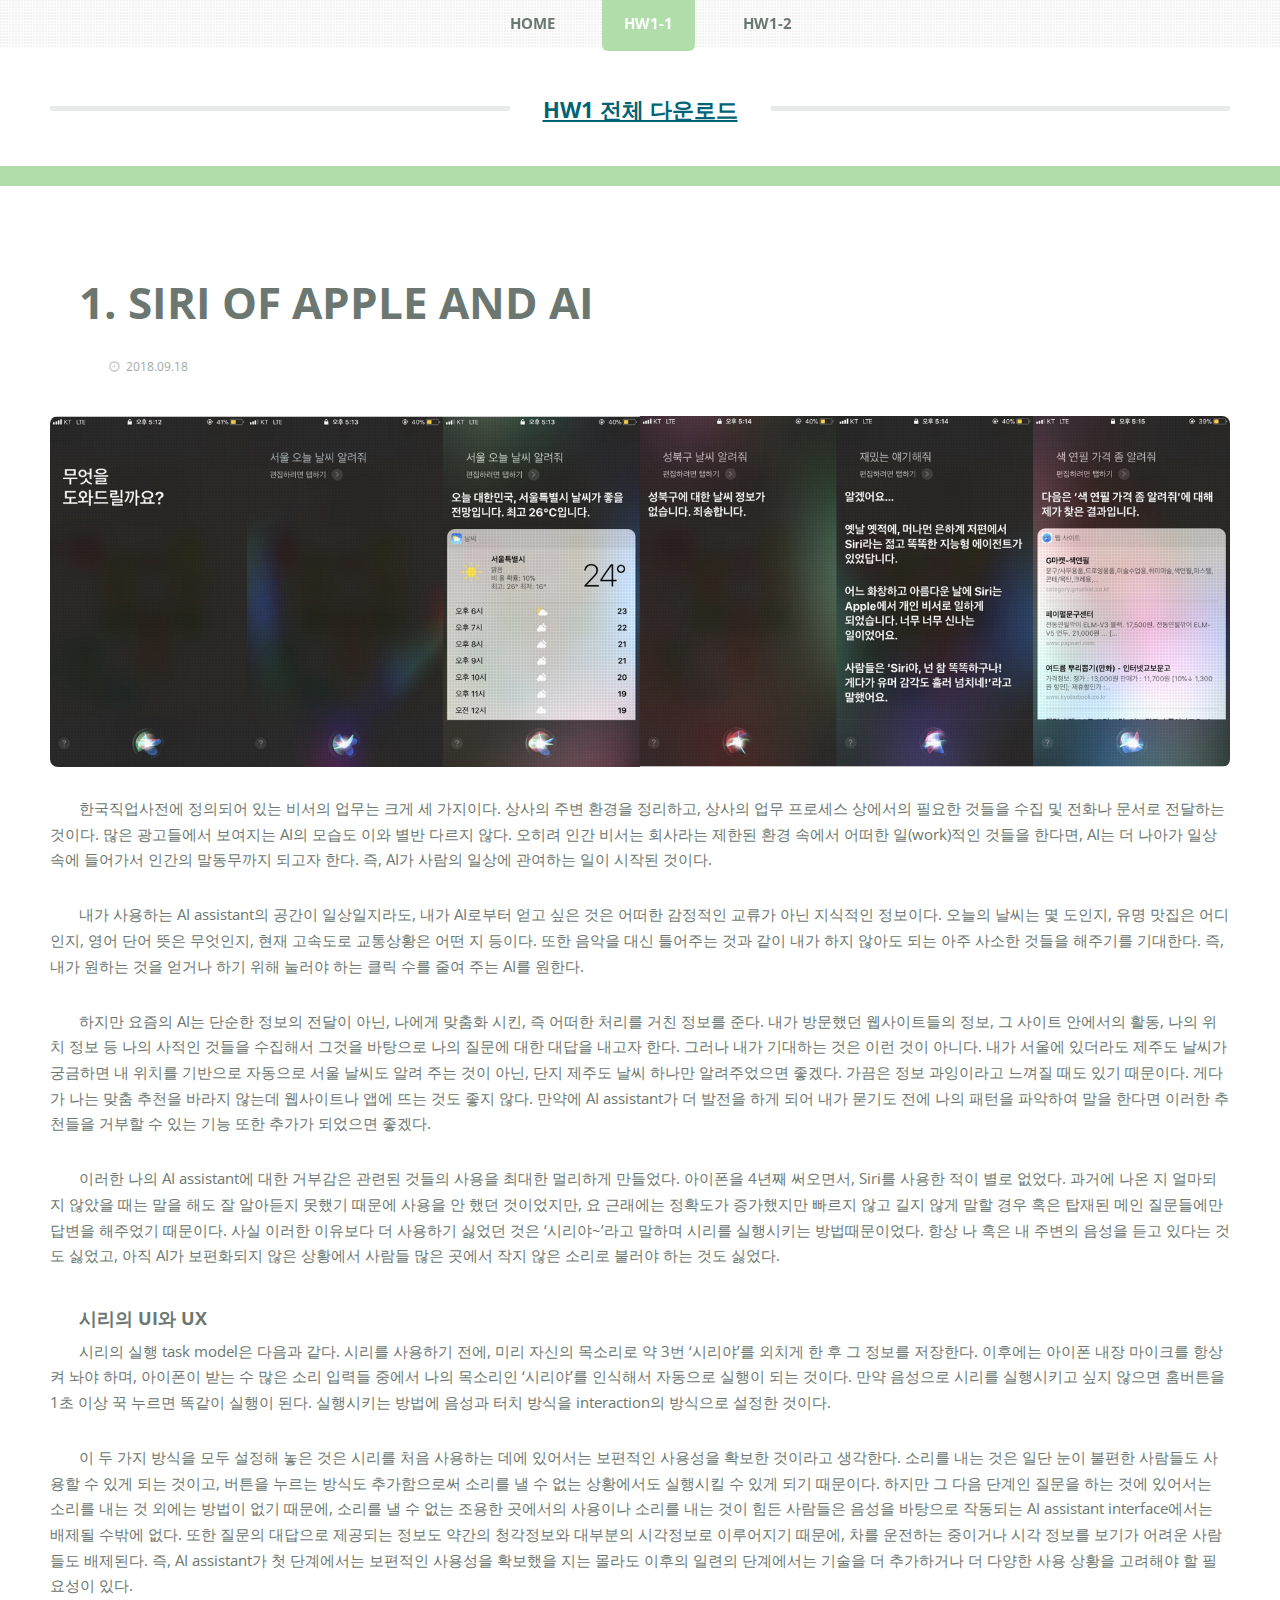
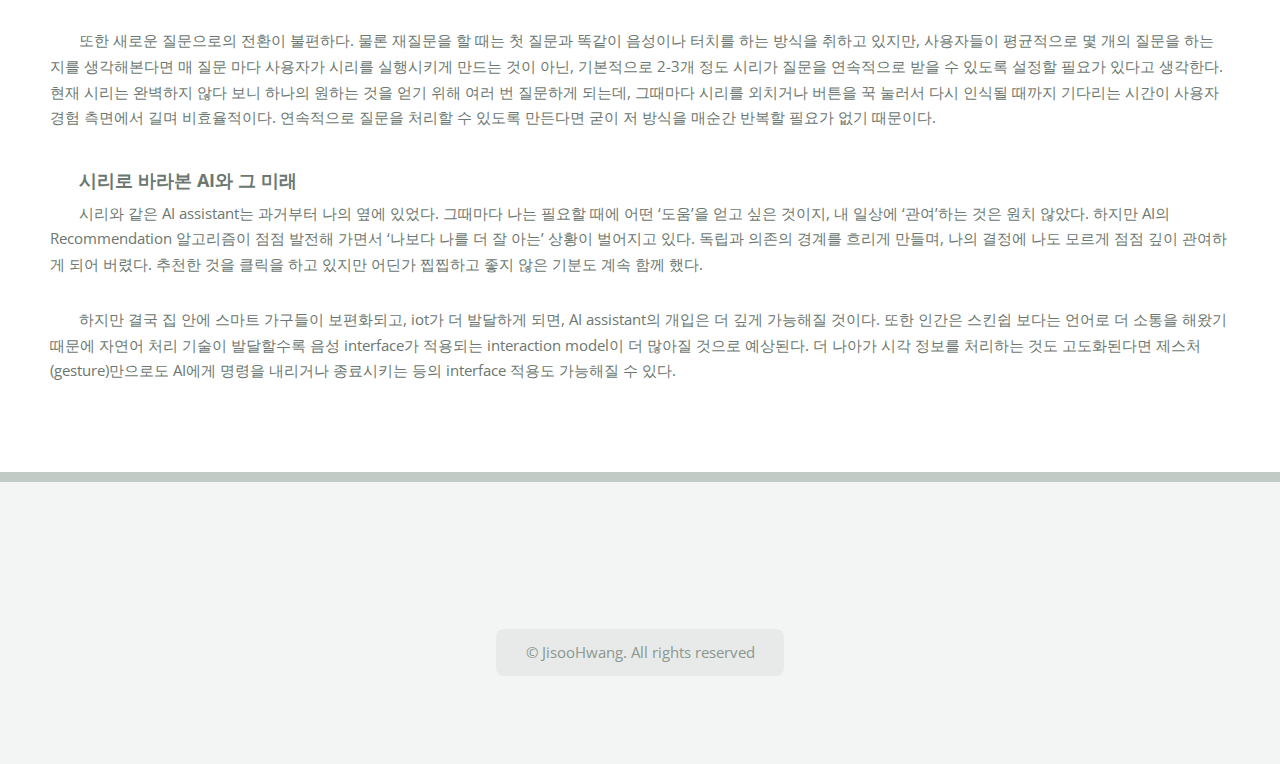
==== commit 03d6a2a1: "add hw2" ====
--- a/hci_hw/hw1_1.html
+++ b/hci_hw/hw1_1.html
@@ -17,7 +17,7 @@
 			<header id="header">
 				<div class="logo container">
 					<div>
-						<p><a href="HCI_hw1_JisooHwang.docx" download>과제 전체 다운로드</a></p>
+						<p><a href="HCI_hw1_JisooHwang.docx" download>hw1 전체 다운로드</a></p>
 					</div>
 				</div>
 			</header>
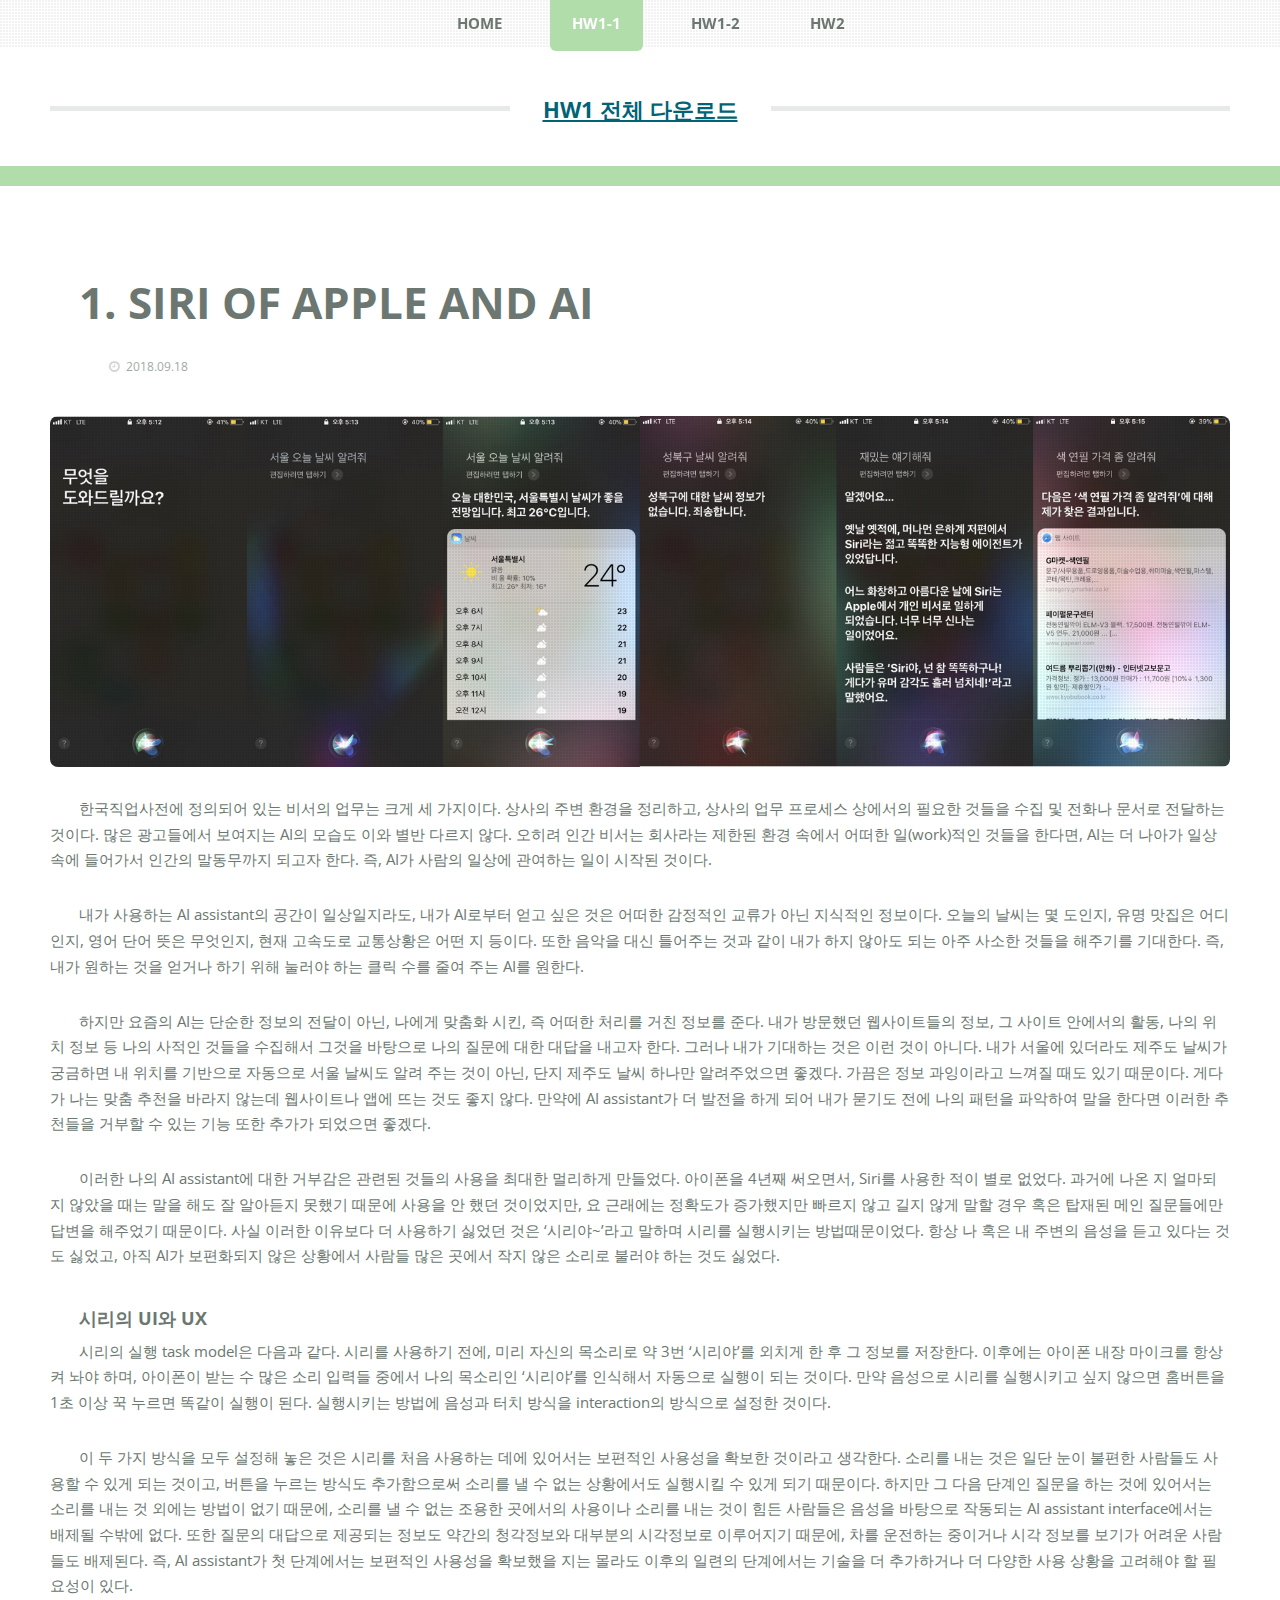
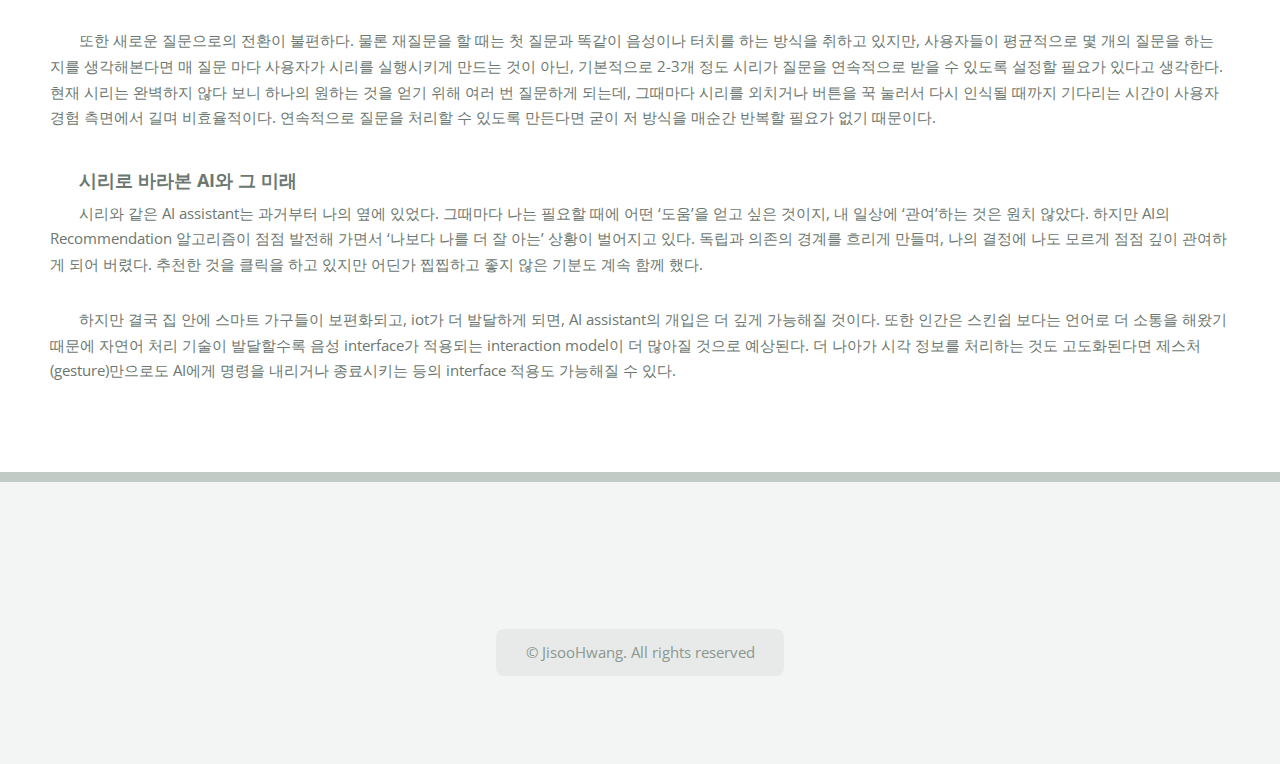
==== commit 1620d1fd: "hw3-1" ====
--- a/hci_hw/hw1_1.html
+++ b/hci_hw/hw1_1.html
@@ -28,6 +28,7 @@
 					<li><a href="index.html">Home</a></li>
 					<li class="current"><a href="hw1_1.html">hw1-1</a></li>
 					<li><a href="hw1_2.html">hw1-2</a></li>
+					<li><a href="hw2.html">hw2</a></li>
 				</ul>
 			</nav>
 
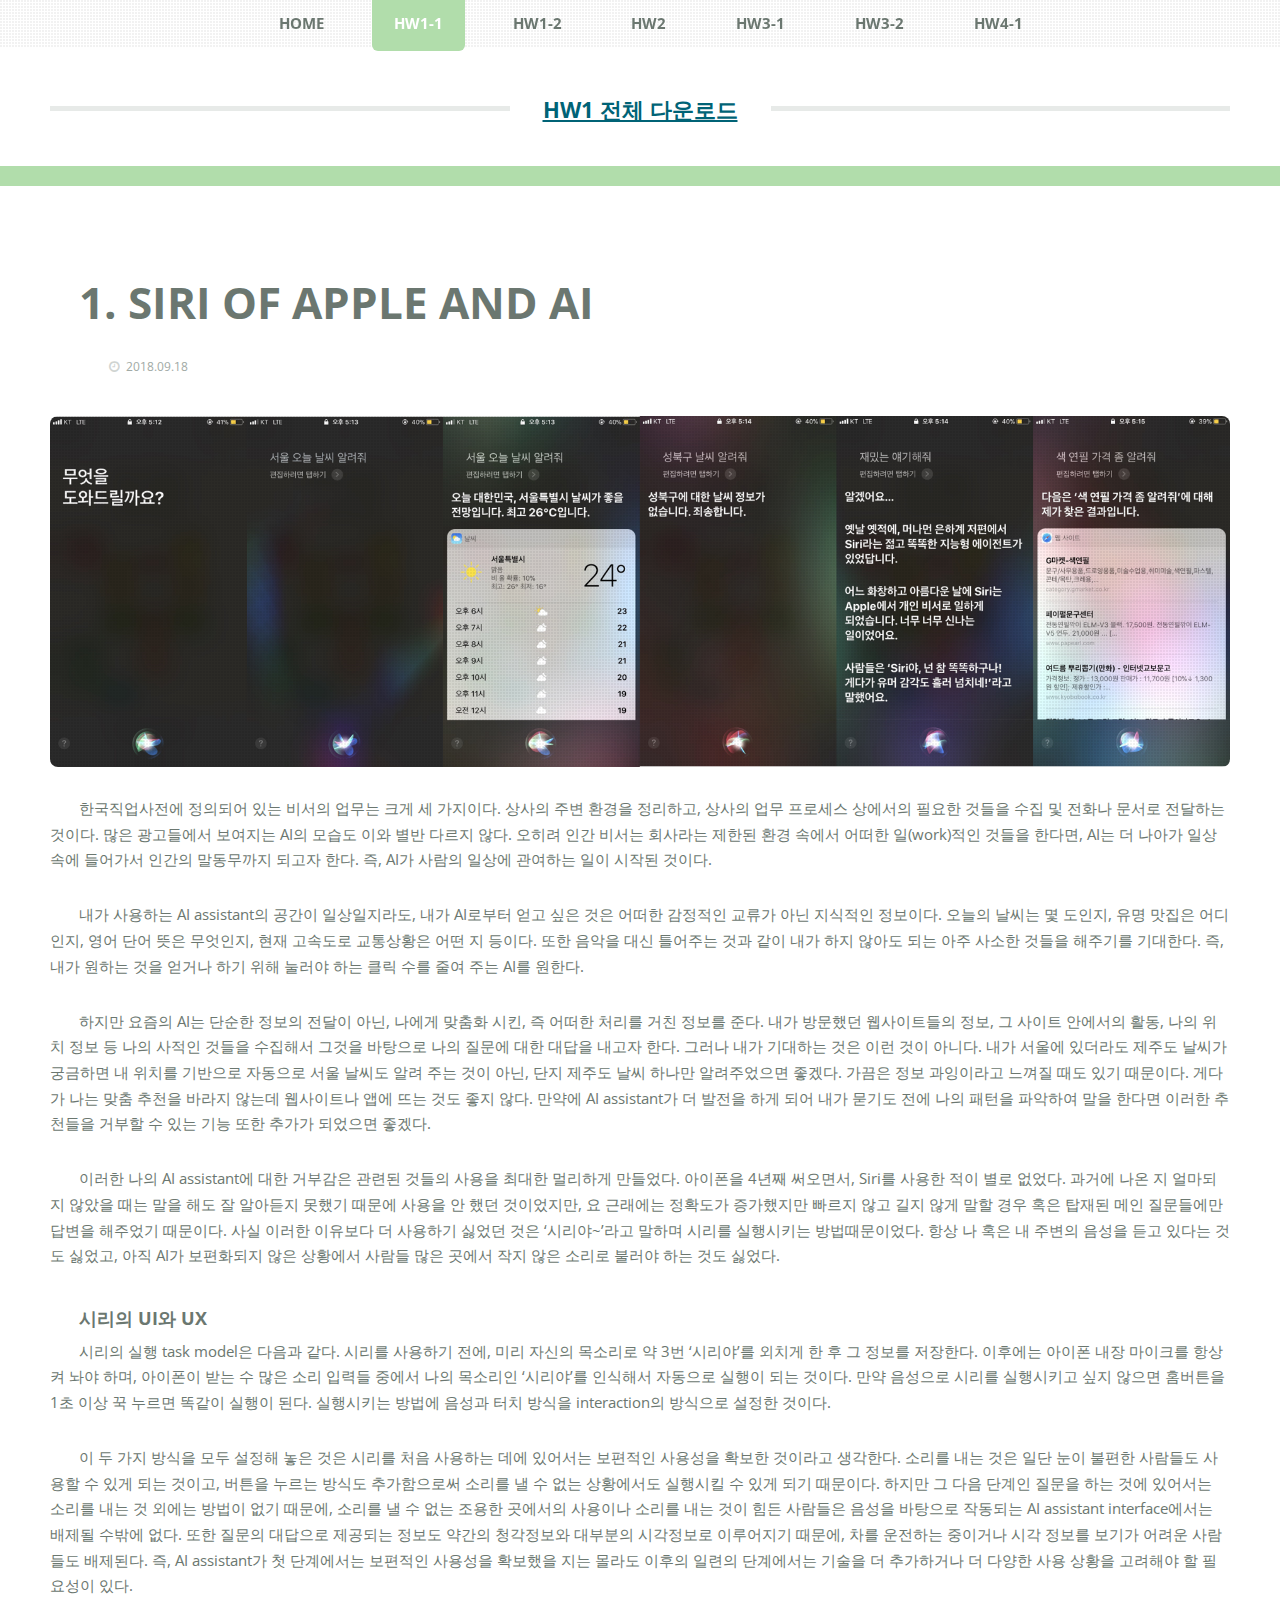
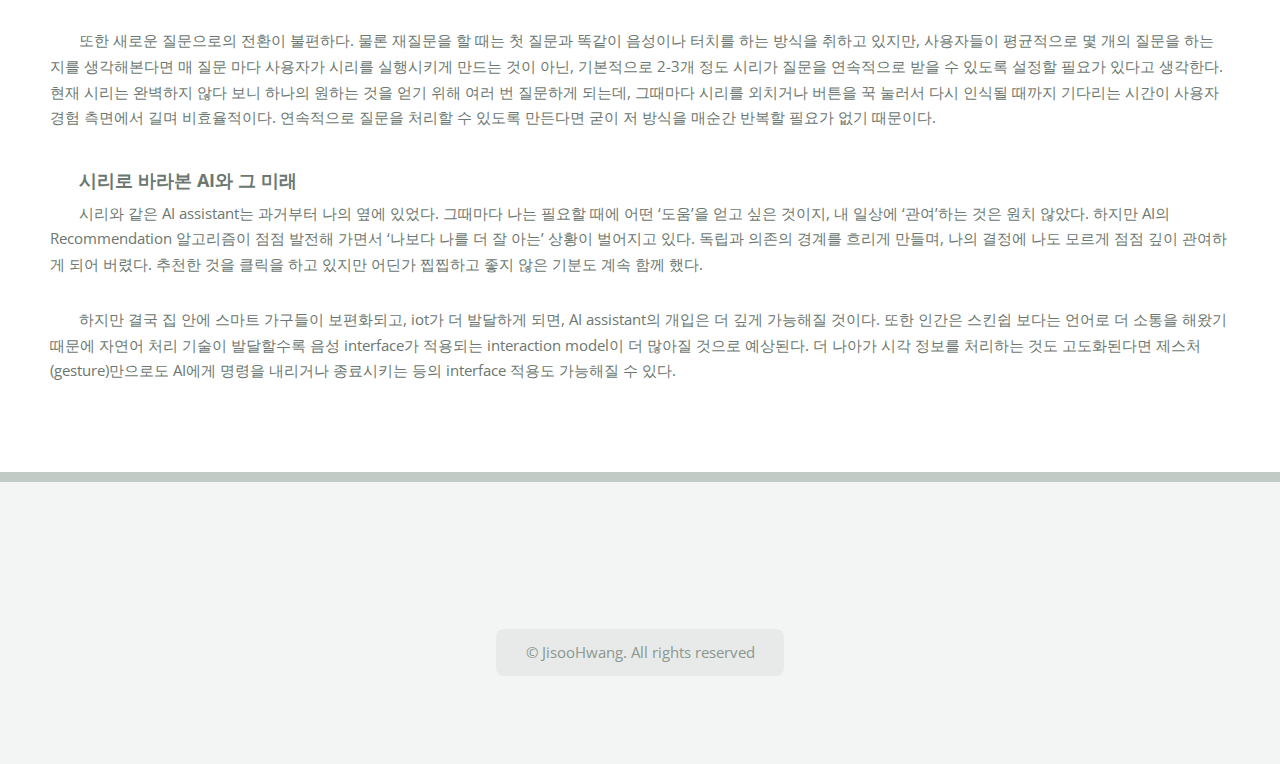
==== commit cf17b2ef: "hw3-2 & hw4-1" ====
--- a/hci_hw/hw1_1.html
+++ b/hci_hw/hw1_1.html
@@ -29,7 +29,10 @@
 					<li class="current"><a href="hw1_1.html">hw1-1</a></li>
 					<li><a href="hw1_2.html">hw1-2</a></li>
 					<li><a href="hw2.html">hw2</a></li>
-				</ul>
+					<li><a href="hw3_1.html">hw3-1</a></li>
+					<li><a href="hw3_2.html">hw3-2</a></li>
+					<li><a href="hw4_1.html">hw4-1</a></li>
+</ul>
 			</nav>
 
 			<!-- Main -->
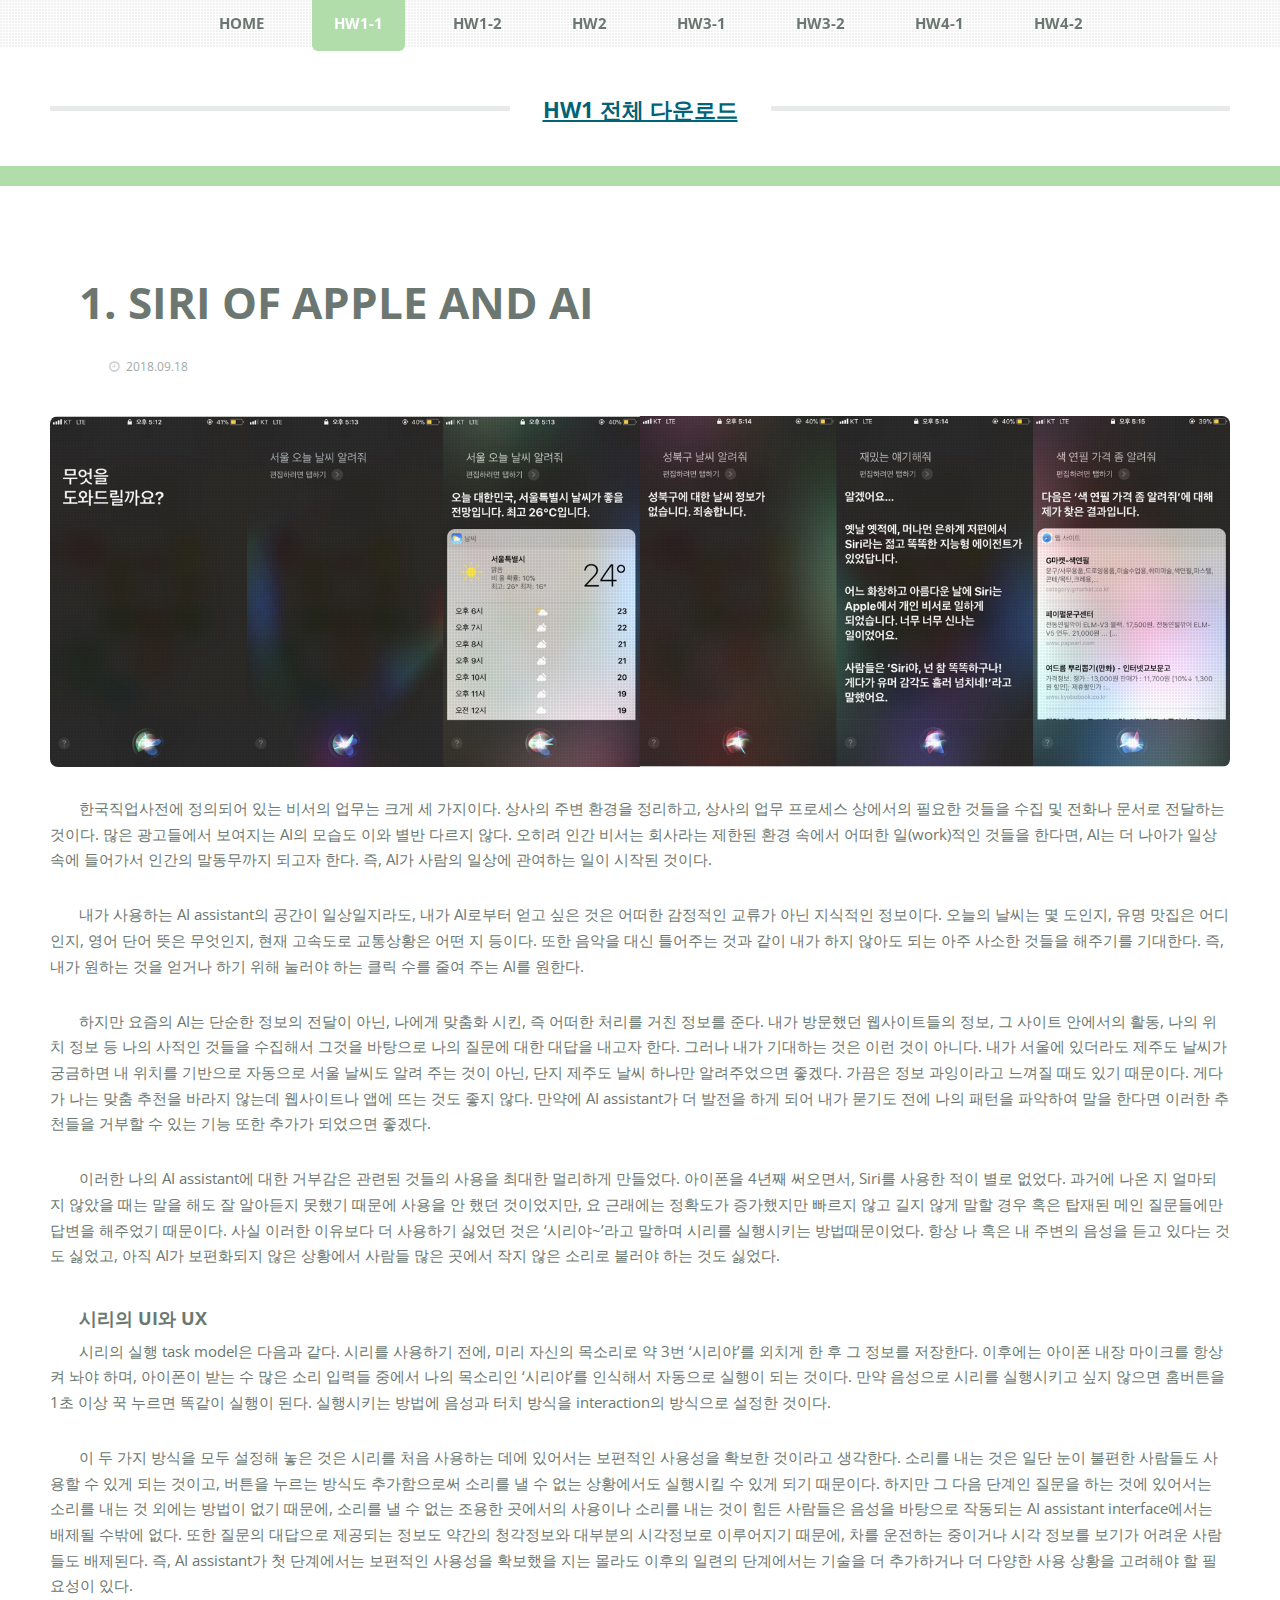
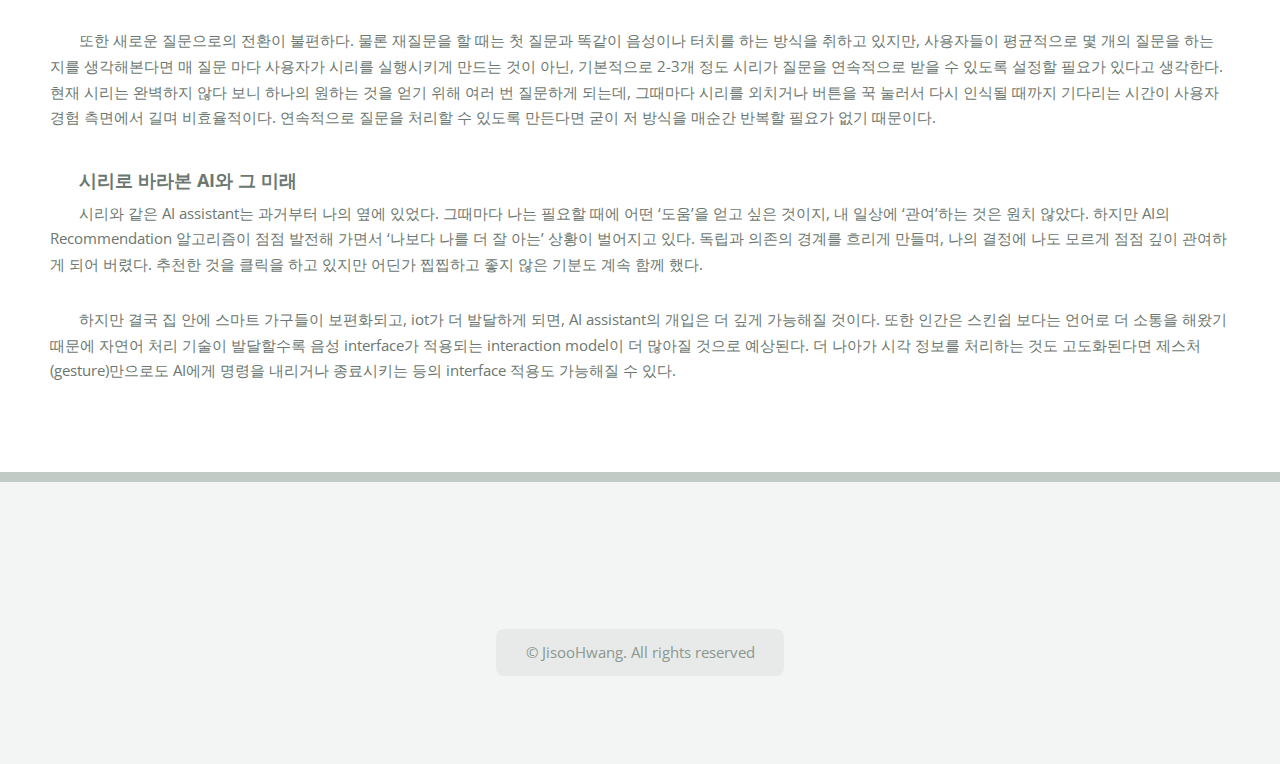
==== commit dcb7b17c: "hw4-2" ====
--- a/hci_hw/hw1_1.html
+++ b/hci_hw/hw1_1.html
@@ -32,6 +32,7 @@
 					<li><a href="hw3_1.html">hw3-1</a></li>
 					<li><a href="hw3_2.html">hw3-2</a></li>
 					<li><a href="hw4_1.html">hw4-1</a></li>
+					<li><a href="hw4_2.html">hw4-2</a></li>
 </ul>
 			</nav>
 
